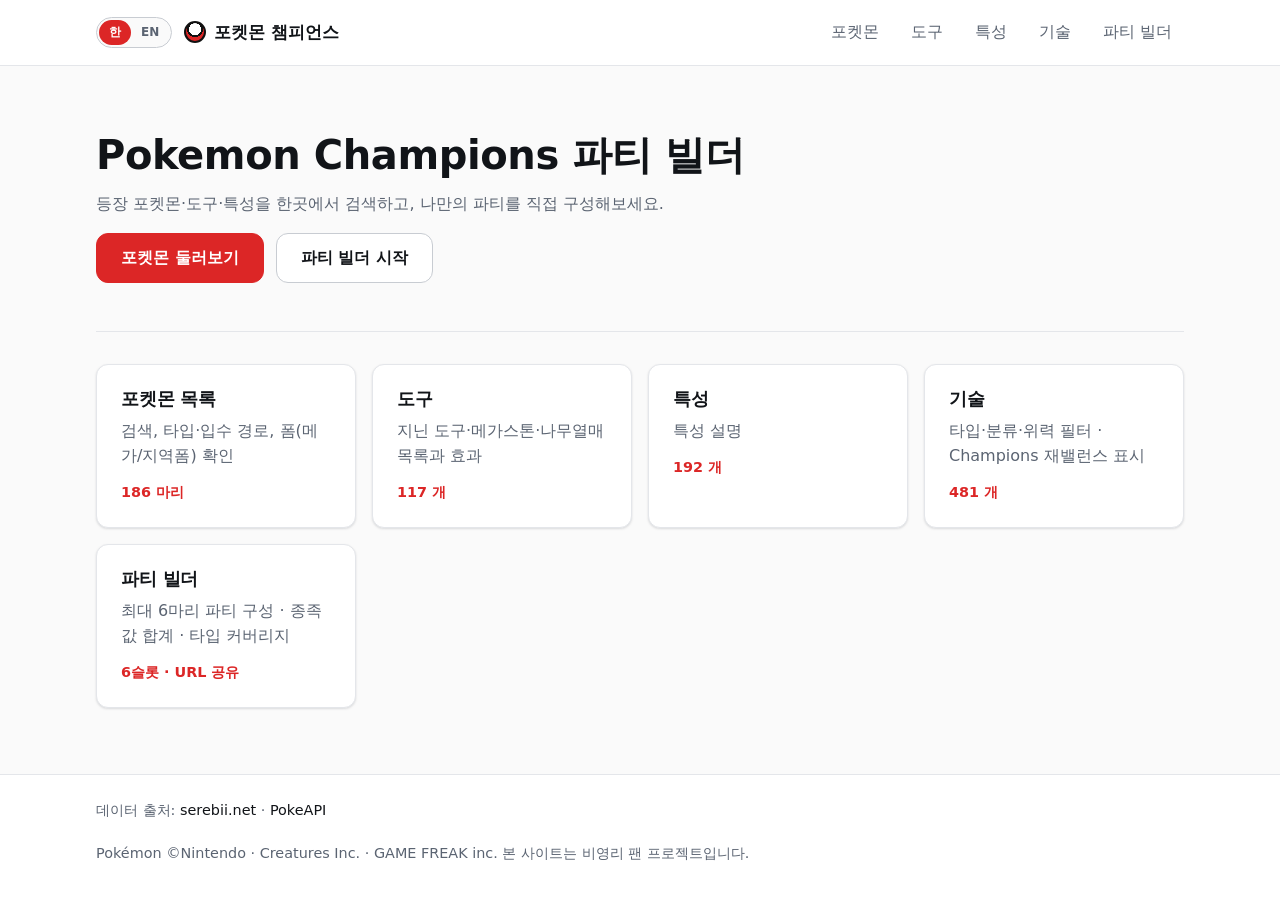
==== web/index.html @ edb7960f "Sync index landing copy between HTML and i18n The index page text is always driven by i18n.js via da" ====
<!doctype html>
<html lang="ko">
<head>
  <meta charset="utf-8" />
  <meta name="viewport" content="width=device-width, initial-scale=1, viewport-fit=cover" />
  <meta name="color-scheme" content="light dark" />
  <title>포켓몬 챔피언스 파티 빌더</title>
  <meta name="description" content="Pokemon Champions 등장 포켓몬·도구·특성을 한국어로 찾아보고 나만의 파티를 구성해보세요." />
  <meta property="og:title" content="포켓몬 챔피언스 파티 빌더" />
  <meta property="og:description" content="Pokemon Champions 등장 포켓몬·도구·특성을 한국어로 찾아보고 나만의 파티를 구성해보세요." />
  <meta property="og:type" content="website" />
  <link rel="icon" href="data:image/svg+xml,%3Csvg xmlns='http://www.w3.org/2000/svg' viewBox='0 0 64 64'%3E%3Ccircle cx='32' cy='32' r='28' fill='%23ef4444' stroke='%23111' stroke-width='4'/%3E%3Crect x='4' y='30' width='56' height='4' fill='%23111'/%3E%3Ccircle cx='32' cy='32' r='8' fill='%23fff' stroke='%23111' stroke-width='4'/%3E%3C/svg%3E" />
  <link rel="stylesheet" href="./assets/style.css" />
</head>
<body>
  <a class="skip-link" href="#main" data-i18n="skip">본문으로 건너뛰기</a>

  <header class="site-header">
    <div class="container site-header__inner">
      <div class="brand-area">
        <button class="lang-toggle" id="lang-toggle" type="button" aria-label="언어 전환">
          <span class="lang-toggle__opt" data-lang="ko">한</span>
          <span class="lang-toggle__opt" data-lang="en">EN</span>
        </button>
        <a class="brand" href="./index.html" data-i18n-aria="brand">
          <span class="brand__mark" aria-hidden="true"></span>
          <span class="brand__name" data-i18n="brand">포켓몬 챔피언스</span>
        </a>
      </div>
      <nav class="primary-nav" data-i18n-aria="nav.pokemon">
        <a href="./pokemon.html" data-i18n="nav.pokemon">포켓몬</a>
        <a href="./items.html" data-i18n="nav.items">도구</a>
        <a href="./abilities.html" data-i18n="nav.abilities">특성</a>
        <a href="./moves.html" data-i18n="nav.moves">기술</a>
        <a href="./party.html" data-i18n="nav.party">파티 빌더</a>
      </nav>
    </div>
  </header>

  <main id="main" class="container">
    <section class="hero">
      <h1 class="hero__title" data-i18n="index.title">Pokemon Champions 파티 빌더</h1>
      <p class="hero__lead" data-i18n="index.lead">
        등장 포켓몬·도구·특성을 한곳에서 검색하고, 나만의 파티를 직접 구성해보세요.
      </p>
      <div class="hero__actions">
        <a class="button button--primary" href="./pokemon.html" data-i18n="index.browsePokemon">포켓몬 둘러보기</a>
        <a class="button" href="./party.html" data-i18n="index.startParty">파티 빌더 시작</a>
      </div>
    </section>

    <section class="card-grid" aria-labelledby="nav-heading">
      <h2 id="nav-heading" class="sr-only" data-i18n="index.sections">섹션</h2>

      <a class="card" href="./pokemon.html">
        <h3 class="card__title" data-i18n="index.card.pokemon.title">포켓몬 목록</h3>
        <p class="card__desc" data-i18n="index.card.pokemon.desc">검색, 타입·입수 경로, 폼(메가/지역폼) 확인</p>
        <p class="card__meta" data-stat="pokemon-count">— 마리</p>
      </a>

      <a class="card" href="./items.html">
        <h3 class="card__title" data-i18n="index.card.items.title">도구</h3>
        <p class="card__desc" data-i18n="index.card.items.desc">지닌 도구·메가스톤·나무열매 목록과 효과</p>
        <p class="card__meta" data-stat="item-count">— 개</p>
      </a>

      <a class="card" href="./abilities.html">
        <h3 class="card__title" data-i18n="index.card.abilities.title">특성</h3>
        <p class="card__desc" data-i18n="index.card.abilities.desc">특성 설명</p>
        <p class="card__meta" data-stat="ability-count">— 개</p>
      </a>

      <a class="card" href="./moves.html">
        <h3 class="card__title" data-i18n="index.card.moves.title">기술</h3>
        <p class="card__desc" data-i18n="index.card.moves.desc">타입·분류·위력 필터 · Champions 재밸런스 표시</p>
        <p class="card__meta" data-stat="move-count">— 개</p>
      </a>

      <a class="card" href="./party.html">
        <h3 class="card__title" data-i18n="index.card.party.title">파티 빌더</h3>
        <p class="card__desc" data-i18n="index.card.party.desc">최대 6마리 파티 구성 · 종족값 합계 · 타입 커버리지</p>
        <p class="card__meta" data-i18n="index.card.party.meta">6슬롯 · URL 공유</p>
      </a>
    </section>
  </main>

  <footer class="site-footer">
    <div class="container site-footer__inner">
      <p>
        <span data-i18n="footer.source">데이터 출처:</span>
        <a href="https://www.serebii.net/pokemonchampions/" rel="noopener external">serebii.net</a> ·
        <a href="https://pokeapi.co/" rel="noopener external">PokeAPI</a>
      </p>
      <p class="muted" data-i18n="footer.copyright">
        Pokémon ©Nintendo · Creatures Inc. · GAME FREAK inc. 본 사이트는 비영리 팬 프로젝트입니다.
      </p>
    </div>
  </footer>

  <script type="module" src="./assets/app.js"></script>
</body>
</html>
---- web/assets/style.css ----
/* ────────────────────────────────────────────────────────────────
   Design tokens — light theme defaults, dark theme via media query
   ──────────────────────────────────────────────────────────────── */
:root {
  --font-sans: -apple-system, "Pretendard Variable", Pretendard, "Apple SD Gothic Neo",
    "Noto Sans KR", "Malgun Gothic", system-ui, Segoe UI, Roboto, Helvetica, Arial,
    sans-serif;
  --font-mono: ui-monospace, SFMono-Regular, Menlo, Consolas, "Liberation Mono",
    monospace;

  --radius-sm: 6px;
  --radius-md: 12px;
  --radius-lg: 20px;

  --space-1: 4px;
  --space-2: 8px;
  --space-3: 12px;
  --space-4: 16px;
  --space-5: 24px;
  --space-6: 32px;
  --space-7: 48px;
  --space-8: 64px;

  --max-width: 1120px;

  /* Light */
  --bg: #fafafa;
  --bg-elevated: #ffffff;
  --bg-muted: #f1f2f4;
  --border: #e4e6ea;
  --border-strong: #c8ccd2;
  --text: #111418;
  --text-muted: #5b6472;
  --text-subtle: #8a94a4;
  --accent: #dc2626;
  --accent-fg: #ffffff;
  --accent-soft: #fee2e2;
  --focus-ring: #2563eb;
  --shadow-sm: 0 1px 2px rgba(15, 23, 42, 0.06),
    0 1px 3px rgba(15, 23, 42, 0.08);
  --shadow-md: 0 4px 12px rgba(15, 23, 42, 0.08),
    0 2px 4px rgba(15, 23, 42, 0.06);
}

@media (prefers-color-scheme: dark) {
  :root {
    --bg: #0f1115;
    --bg-elevated: #161a20;
    --bg-muted: #1e232b;
    --border: #252a33;
    --border-strong: #3a4050;
    --text: #f2f4f7;
    --text-muted: #a7b0bd;
    --text-subtle: #6b7687;
    --accent: #f87171;
    --accent-fg: #1a0b0b;
    --accent-soft: #3a1515;
    --focus-ring: #60a5fa;
    --shadow-sm: 0 1px 2px rgba(0, 0, 0, 0.3), 0 1px 3px rgba(0, 0, 0, 0.4);
    --shadow-md: 0 4px 12px rgba(0, 0, 0, 0.4),
      0 2px 4px rgba(0, 0, 0, 0.35);
  }
}

/* ────────────────────────────────────────────────────────────────
   Reset & base
   ──────────────────────────────────────────────────────────────── */
*,
*::before,
*::after {
  box-sizing: border-box;
}

html {
  -webkit-text-size-adjust: 100%;
  scroll-behavior: smooth;
}

body {
  margin: 0;
  font-family: var(--font-sans);
  font-size: 16px;
  line-height: 1.55;
  color: var(--text);
  background: var(--bg);
  min-height: 100vh;
  display: flex;
  flex-direction: column;
}

main {
  flex: 1;
  padding-block: var(--space-6) var(--space-8);
}

img {
  max-width: 100%;
  display: block;
}

h1,
h2,
h3,
h4 {
  margin: 0 0 var(--space-3);
  line-height: 1.25;
  letter-spacing: -0.01em;
}

h1 {
  font-size: clamp(1.75rem, 4vw, 2.5rem);
}
h2 {
  font-size: clamp(1.35rem, 2.5vw, 1.75rem);
}
h3 {
  font-size: 1.1rem;
}

p {
  margin: 0 0 var(--space-3);
}

a {
  color: var(--accent);
  text-decoration: none;
}

a:hover {
  text-decoration: underline;
}

:focus-visible {
  outline: 2px solid var(--focus-ring);
  outline-offset: 2px;
  border-radius: 4px;
}

/* ────────────────────────────────────────────────────────────────
   Utilities
   ──────────────────────────────────────────────────────────────── */
.container {
  width: 100%;
  max-width: var(--max-width);
  margin-inline: auto;
  padding-inline: var(--space-4);
}

.sr-only {
  position: absolute;
  width: 1px;
  height: 1px;
  padding: 0;
  margin: -1px;
  overflow: hidden;
  clip: rect(0, 0, 0, 0);
  white-space: nowrap;
  border: 0;
}

.muted {
  color: var(--text-muted);
  font-size: 0.9rem;
}

.skip-link {
  position: absolute;
  left: -9999px;
  top: 0;
  background: var(--bg-elevated);
  color: var(--text);
  padding: var(--space-2) var(--space-3);
  border-radius: var(--radius-sm);
  z-index: 100;
}
.skip-link:focus {
  left: var(--space-3);
  top: var(--space-3);
}

/* ────────────────────────────────────────────────────────────────
   Header / nav
   ──────────────────────────────────────────────────────────────── */
.site-header {
  position: sticky;
  top: 0;
  z-index: 10;
  background: color-mix(in oklab, var(--bg-elevated) 92%, transparent);
  backdrop-filter: saturate(1.2) blur(10px);
  border-bottom: 1px solid var(--border);
}

.site-header__inner {
  display: flex;
  align-items: center;
  justify-content: space-between;
  gap: var(--space-4);
  padding-block: var(--space-3);
  flex-wrap: wrap;
}

.brand-area {
  display: inline-flex;
  align-items: center;
  gap: var(--space-3);
}

.lang-toggle {
  display: inline-flex;
  align-items: center;
  border: 1px solid var(--border-strong);
  border-radius: 999px;
  background: var(--bg);
  padding: 2px;
  cursor: pointer;
  font: inherit;
  font-size: 0.75rem;
  font-weight: 600;
  gap: 0;
}
.lang-toggle__opt {
  padding: 3px 10px;
  border-radius: 999px;
  color: var(--text-muted);
  transition: background 0.15s, color 0.15s;
  user-select: none;
}
.lang-toggle__opt--active {
  background: var(--accent);
  color: var(--accent-fg);
}

.brand {
  display: inline-flex;
  align-items: center;
  gap: var(--space-2);
  color: var(--text);
  font-weight: 700;
  font-size: 1.05rem;
}
.brand:hover {
  text-decoration: none;
}
.brand__mark {
  width: 22px;
  height: 22px;
  border-radius: 50%;
  background: radial-gradient(circle at 50% 35%, #fff 0 6px, #111 6px 8px, var(--accent) 8px);
  border: 2px solid #111;
  display: inline-block;
}

.primary-nav {
  display: flex;
  gap: var(--space-2);
  flex-wrap: wrap;
}
.primary-nav a {
  color: var(--text-muted);
  padding: var(--space-2) var(--space-3);
  border-radius: var(--radius-sm);
  font-weight: 500;
}
.primary-nav a:hover {
  background: var(--bg-muted);
  color: var(--text);
  text-decoration: none;
}
.primary-nav a[aria-current="page"] {
  background: var(--accent-soft);
  color: var(--accent);
}

/* ────────────────────────────────────────────────────────────────
   Hero
   ──────────────────────────────────────────────────────────────── */
.hero {
  padding: var(--space-6) 0 var(--space-7);
  border-bottom: 1px solid var(--border);
  margin-bottom: var(--space-6);
}
.hero__title {
  max-width: 32ch;
}
.hero__lead {
  max-width: 60ch;
  color: var(--text-muted);
}
.hero__actions {
  display: flex;
  gap: var(--space-3);
  flex-wrap: wrap;
  margin-top: var(--space-4);
}

/* ────────────────────────────────────────────────────────────────
   Buttons
   ──────────────────────────────────────────────────────────────── */
.button {
  display: inline-flex;
  align-items: center;
  justify-content: center;
  gap: var(--space-2);
  padding: var(--space-3) var(--space-5);
  border-radius: var(--radius-md);
  border: 1px solid var(--border-strong);
  background: var(--bg-elevated);
  color: var(--text);
  font: inherit;
  font-weight: 600;
  cursor: pointer;
  transition: background 0.15s, border-color 0.15s, transform 0.05s;
}
.button:hover {
  background: var(--bg-muted);
  text-decoration: none;
}
.button:active {
  transform: translateY(1px);
}
.button--primary {
  background: var(--accent);
  color: var(--accent-fg);
  border-color: var(--accent);
}
.button--primary:hover {
  background: color-mix(in oklab, var(--accent) 85%, black);
}

/* ────────────────────────────────────────────────────────────────
   Card grid
   ──────────────────────────────────────────────────────────────── */
.card-grid {
  display: grid;
  gap: var(--space-4);
  grid-template-columns: repeat(auto-fill, minmax(240px, 1fr));
}

.card {
  display: block;
  padding: var(--space-5);
  border: 1px solid var(--border);
  border-radius: var(--radius-md);
  background: var(--bg-elevated);
  color: var(--text);
  box-shadow: var(--shadow-sm);
  transition: transform 0.15s, box-shadow 0.15s, border-color 0.15s;
}
.card:hover {
  text-decoration: none;
  transform: translateY(-2px);
  box-shadow: var(--shadow-md);
  border-color: var(--border-strong);
}
.card__title {
  margin-bottom: var(--space-2);
}
.card__desc {
  color: var(--text-muted);
  margin-bottom: var(--space-3);
}
.card__meta {
  color: var(--accent);
  font-weight: 600;
  font-size: 0.9rem;
  margin: 0;
}

/* ────────────────────────────────────────────────────────────────
   Footer
   ──────────────────────────────────────────────────────────────── */
.site-footer {
  border-top: 1px solid var(--border);
  background: var(--bg-elevated);
  margin-top: auto;
  padding-block: var(--space-5);
  color: var(--text-muted);
  font-size: 0.9rem;
}
.site-footer__inner {
  display: flex;
  flex-direction: column;
  gap: var(--space-2);
}
.site-footer a {
  color: var(--text);
}

/* ────────────────────────────────────────────────────────────────
   Page header + filters
   ──────────────────────────────────────────────────────────────── */
.page-header {
  padding: var(--space-5) 0 var(--space-4);
  border-bottom: 1px solid var(--border);
  margin-bottom: var(--space-5);
}
.page-header h1 {
  margin-bottom: var(--space-2);
}

.filters {
  display: flex;
  flex-direction: column;
  gap: var(--space-4);
  padding: var(--space-4);
  background: var(--bg-elevated);
  border: 1px solid var(--border);
  border-radius: var(--radius-md);
  margin-bottom: var(--space-5);
}
.filters__row {
  display: flex;
  gap: var(--space-3);
  flex-wrap: wrap;
}
.filters__row--between {
  align-items: center;
  justify-content: space-between;
}
.filters__group {
  border: none;
  padding: 0;
  margin: 0;
  display: flex;
  flex-direction: column;
  gap: var(--space-2);
}

.field {
  display: flex;
  flex-direction: column;
  gap: var(--space-1);
}
.field--grow {
  flex: 1 1 220px;
}
.field__label {
  font-size: 0.85rem;
  font-weight: 600;
  color: var(--text-muted);
}
.field__input {
  font: inherit;
  padding: var(--space-3);
  border-radius: var(--radius-sm);
  border: 1px solid var(--border-strong);
  background: var(--bg);
  color: var(--text);
  min-height: 42px;
}
select.field__input {
  cursor: pointer;
}

.button--ghost {
  background: transparent;
  border-color: var(--border-strong);
  color: var(--text-muted);
  padding: var(--space-2) var(--space-4);
}
.button--ghost:hover {
  background: var(--bg-muted);
  color: var(--text);
}

.result-count {
  margin: 0;
  color: var(--text-muted);
  font-size: 0.95rem;
}
.result-count span {
  color: var(--text);
  font-weight: 700;
}

/* ────────────────────────────────────────────────────────────────
   Chip (filter) row
   ──────────────────────────────────────────────────────────────── */
.chip-row {
  display: flex;
  gap: var(--space-2);
  flex-wrap: wrap;
}
.chip {
  font: inherit;
  font-size: 0.85rem;
  padding: 6px 12px;
  border-radius: 999px;
  border: 1px solid var(--border-strong);
  background: var(--bg);
  color: var(--text-muted);
  cursor: pointer;
  transition: background 0.15s, color 0.15s, border-color 0.15s;
}
.chip:hover {
  background: var(--bg-muted);
  color: var(--text);
}
.chip[aria-pressed="true"] {
  background: var(--accent);
  color: var(--accent-fg);
  border-color: var(--accent);
}

/* ────────────────────────────────────────────────────────────────
   Pokemon grid + card
   ──────────────────────────────────────────────────────────────── */
.pokemon-grid {
  display: grid;
  gap: var(--space-4);
  grid-template-columns: repeat(auto-fill, minmax(220px, 1fr));
}

.empty-state {
  text-align: center;
  color: var(--text-muted);
  padding: var(--space-7) 0;
}

.poke-card {
  position: relative;
  display: flex;
  flex-direction: column;
  padding: var(--space-4);
  background: var(--bg-elevated);
  border: 1px solid var(--border);
  border-radius: var(--radius-md);
  box-shadow: var(--shadow-sm);
  transition: transform 0.15s, box-shadow 0.15s, border-color 0.15s;
  color: var(--text);
  cursor: pointer;
}
.poke-card:hover {
  transform: translateY(-2px);
  box-shadow: var(--shadow-md);
  border-color: var(--border-strong);
  text-decoration: none;
}
.poke-card__sprite {
  width: 96px;
  height: 96px;
  object-fit: contain;
  margin: 0 auto var(--space-2);
  image-rendering: pixelated;
}
.poke-card__body {
  display: flex;
  flex-direction: column;
  gap: var(--space-1);
}
.poke-card__dex {
  margin: 0;
  color: var(--text-subtle);
  font-family: var(--font-mono);
  font-size: 0.8rem;
}
.poke-card__name-ko {
  margin: 0;
  font-size: 1.1rem;
}
.poke-card__name-en {
  margin: 0;
  color: var(--text-muted);
  font-size: 0.85rem;
}
.poke-card__types {
  display: flex;
  gap: 6px;
  flex-wrap: wrap;
  margin-top: var(--space-2);
}
.poke-card__meta {
  display: flex;
  gap: 6px;
  flex-wrap: wrap;
  align-items: center;
  margin-top: var(--space-3);
  padding-top: var(--space-2);
  border-top: 1px dashed var(--border);
  font-size: 0.8rem;
}
.poke-card__stat-total {
  color: var(--text);
  font-weight: 600;
}
.poke-card__forms {
  padding: 2px 8px;
  border-radius: 999px;
  background: var(--bg-muted);
  color: var(--text-muted);
  font-weight: 600;
}

/* ────────────────────────────────────────────────────────────────
   Type badges + colors
   ──────────────────────────────────────────────────────────────── */
.type {
  display: inline-flex;
  align-items: center;
  padding: 2px 10px;
  border-radius: 999px;
  font-size: 0.75rem;
  font-weight: 700;
  color: #fff;
  letter-spacing: 0.02em;
  text-shadow: 0 1px 0 rgba(0, 0, 0, 0.3);
}
.type--normal   { background: #9fa4aa; }
.type--fire     { background: #f08030; }
.type--water    { background: #6890f0; }
.type--electric { background: #f8d030; color: #3a2b00; text-shadow: none; }
.type--grass    { background: #78c850; }
.type--ice      { background: #98d8d8; color: #0b3b3b; text-shadow: none; }
.type--fighting { background: #c03028; }
.type--poison   { background: #a040a0; }
.type--ground   { background: #e0c068; color: #3a2b00; text-shadow: none; }
.type--flying   { background: #a890f0; }
.type--psychic  { background: #f85888; }
.type--bug      { background: #a8b820; }
.type--rock     { background: #b8a038; }
.type--ghost    { background: #705898; }
.type--dragon   { background: #7038f8; }
.type--dark     { background: #52443b; }
.type--steel    { background: #9fa8b0; }
.type--fairy    { background: #ee99ac; color: #421a25; text-shadow: none; }

/* Chip filter buttons tinted with type colors */
.chip--type[aria-pressed="true"].chip--type-normal   { background: #9fa4aa; border-color: #9fa4aa; }
.chip--type[aria-pressed="true"].chip--type-fire     { background: #f08030; border-color: #f08030; }
.chip--type[aria-pressed="true"].chip--type-water    { background: #6890f0; border-color: #6890f0; }
.chip--type[aria-pressed="true"].chip--type-electric { background: #f8d030; border-color: #f8d030; color: #3a2b00; }
.chip--type[aria-pressed="true"].chip--type-grass    { background: #78c850; border-color: #78c850; }
.chip--type[aria-pressed="true"].chip--type-ice      { background: #98d8d8; border-color: #98d8d8; color: #0b3b3b; }
.chip--type[aria-pressed="true"].chip--type-fighting { background: #c03028; border-color: #c03028; }
.chip--type[aria-pressed="true"].chip--type-poison   { background: #a040a0; border-color: #a040a0; }
.chip--type[aria-pressed="true"].chip--type-ground   { background: #e0c068; border-color: #e0c068; color: #3a2b00; }
.chip--type[aria-pressed="true"].chip--type-flying   { background: #a890f0; border-color: #a890f0; }
.chip--type[aria-pressed="true"].chip--type-psychic  { background: #f85888; border-color: #f85888; }
.chip--type[aria-pressed="true"].chip--type-bug      { background: #a8b820; border-color: #a8b820; }
.chip--type[aria-pressed="true"].chip--type-rock     { background: #b8a038; border-color: #b8a038; }
.chip--type[aria-pressed="true"].chip--type-ghost    { background: #705898; border-color: #705898; }
.chip--type[aria-pressed="true"].chip--type-dragon   { background: #7038f8; border-color: #7038f8; }
.chip--type[aria-pressed="true"].chip--type-dark     { background: #52443b; border-color: #52443b; }
.chip--type[aria-pressed="true"].chip--type-steel    { background: #9fa8b0; border-color: #9fa8b0; }
.chip--type[aria-pressed="true"].chip--type-fairy    { background: #ee99ac; border-color: #ee99ac; color: #421a25; }

/* ────────────────────────────────────────────────────────────────
   Item grid + card
   ──────────────────────────────────────────────────────────────── */
.item-grid {
  display: grid;
  gap: var(--space-4);
  grid-template-columns: repeat(auto-fill, minmax(320px, 1fr));
}

.item-card {
  display: flex;
  gap: var(--space-4);
  padding: var(--space-4);
  background: var(--bg-elevated);
  border: 1px solid var(--border);
  border-radius: var(--radius-md);
  box-shadow: var(--shadow-sm);
  transition: transform 0.15s, box-shadow 0.15s, border-color 0.15s;
}
.item-card:hover {
  transform: translateY(-2px);
  box-shadow: var(--shadow-md);
  border-color: var(--border-strong);
}
.item-card__icon {
  width: 56px;
  height: 56px;
  object-fit: contain;
  flex-shrink: 0;
  image-rendering: pixelated;
  padding: var(--space-1);
  background: var(--bg-muted);
  border-radius: var(--radius-sm);
}
.item-card__body {
  display: flex;
  flex-direction: column;
  gap: var(--space-2);
  min-width: 0;
  flex: 1;
}
.item-card__names {
  display: flex;
  flex-direction: column;
  gap: 2px;
  min-width: 0;
}
.item-card__name-sub {
  font-size: 0.78rem;
  color: var(--text-muted);
  font-weight: 500;
}
.item-card__name {
  margin: 0;
  font-size: 1rem;
  line-height: 1.3;
}
.item-card__effect {
  margin: 0;
  color: var(--text-muted);
  font-size: 0.88rem;
  line-height: 1.5;
}
.item-card__meta {
  display: flex;
  gap: var(--space-2);
  flex-wrap: wrap;
  align-items: center;
  font-size: 0.78rem;
  margin-top: auto;
  padding-top: var(--space-2);
  border-top: 1px dashed var(--border);
}
.item-card__location {
  color: var(--text-subtle);
}

.category-tag {
  display: inline-flex;
  align-items: center;
  padding: 2px 8px;
  border-radius: 4px;
  font-size: 0.75rem;
  font-weight: 600;
  border: 1px solid transparent;
}
.category-tag--held       { background: #e0e7ff; color: #3730a3; border-color: #c7d2fe; }
.category-tag--mega-stone { background: #fae8ff; color: #6b21a8; border-color: #f5d0fe; }
.category-tag--berry      { background: #dcfce7; color: #166534; border-color: #bbf7d0; }
.category-tag--other      { background: var(--bg-muted); color: var(--text-muted); }
@media (prefers-color-scheme: dark) {
  .category-tag--held       { background: #1e1b4b; color: #a5b4fc; border-color: #3730a3; }
  .category-tag--mega-stone { background: #3b0764; color: #e9d5ff; border-color: #6b21a8; }
  .category-tag--berry      { background: #052e16; color: #86efac; border-color: #166534; }
}

/* ────────────────────────────────────────────────────────────────
   Pokemon detail page
   ──────────────────────────────────────────────────────────────── */
.poke-detail {
  display: flex;
  flex-direction: column;
  gap: var(--space-6);
}
.poke-detail__back {
  display: inline-flex;
  align-items: center;
  gap: var(--space-2);
  color: var(--text-muted);
  font-size: 0.9rem;
  font-weight: 500;
  margin-bottom: calc(-1 * var(--space-4));
}
.poke-detail__back:hover {
  color: var(--accent);
}

.poke-detail__hero {
  display: flex;
  gap: var(--space-6);
  align-items: flex-start;
  padding: var(--space-5);
  background: var(--bg-elevated);
  border: 1px solid var(--border);
  border-radius: var(--radius-md);
  box-shadow: var(--shadow-sm);
}
.poke-detail__sprite {
  width: 160px;
  height: 160px;
  object-fit: contain;
  image-rendering: pixelated;
  flex-shrink: 0;
  background: var(--bg-muted);
  border-radius: var(--radius-md);
  padding: var(--space-3);
}
.poke-detail__info {
  display: flex;
  flex-direction: column;
  gap: var(--space-2);
}
.poke-detail__dex {
  margin: 0;
  color: var(--text-subtle);
  font-family: var(--font-mono);
  font-size: 0.85rem;
}
.poke-detail__name-ko {
  margin: 0;
  font-size: clamp(1.5rem, 3vw, 2rem);
}
.poke-detail__name-en {
  margin: 0;
  color: var(--text-muted);
  font-size: 1rem;
}
.poke-detail__types {
  display: flex;
  gap: 6px;
  flex-wrap: wrap;
  margin-top: var(--space-1);
}
.poke-detail__obtain {
  display: flex;
  gap: 6px;
  flex-wrap: wrap;
  margin-top: var(--space-2);
}

.poke-detail__section {
  display: flex;
  flex-direction: column;
  gap: var(--space-4);
}
.poke-detail__section-title {
  margin: 0;
  font-size: 1.2rem;
  padding-bottom: var(--space-2);
  border-bottom: 2px solid var(--border);
}

/* ── stat bar chart ── */
.stat-chart {
  display: flex;
  flex-direction: column;
  gap: var(--space-2);
  max-width: 520px;
}
.stat-chart__row {
  display: grid;
  grid-template-columns: 56px 1fr 40px;
  align-items: center;
  gap: var(--space-3);
}
.stat-chart__row--total {
  padding-top: var(--space-2);
  border-top: 1px solid var(--border);
  font-weight: 700;
}
.stat-chart__label {
  font-size: 0.82rem;
  font-weight: 600;
  color: var(--text-muted);
  text-align: right;
}
.stat-chart__bar-wrap {
  height: 14px;
  background: var(--bg-muted);
  border-radius: 999px;
  overflow: hidden;
}
.stat-chart__bar {
  height: 100%;
  border-radius: 999px;
  transition: width 0.4s ease;
}
.stat-chart__bar--excellent { background: #22c55e; }
.stat-chart__bar--good      { background: #84cc16; }
.stat-chart__bar--average    { background: #eab308; }
.stat-chart__bar--low        { background: #ef4444; }
.stat-chart__value {
  font-size: 0.85rem;
  font-weight: 600;
  font-family: var(--font-mono);
  text-align: right;
}

/* ── ability list ── */
.ability-list {
  display: flex;
  flex-direction: column;
  gap: var(--space-2);
}
.ability-list__item {
  display: flex;
  flex-direction: column;
  gap: 2px;
  padding: var(--space-3) var(--space-4);
  background: var(--bg-elevated);
  border: 1px solid var(--border);
  border-radius: var(--radius-sm);
  color: var(--text);
  transition: border-color 0.15s, box-shadow 0.15s;
}
.ability-list__item:hover {
  text-decoration: none;
  border-color: var(--accent);
  box-shadow: var(--shadow-sm);
}
.ability-list__name {
  font-weight: 600;
}
.ability-list__desc {
  font-size: 0.85rem;
  color: var(--text-muted);
}

/* ── form grid ── */
.form-grid {
  display: grid;
  gap: var(--space-4);
  grid-template-columns: repeat(auto-fill, minmax(280px, 1fr));
}
.form-card {
  display: flex;
  flex-direction: column;
  gap: var(--space-3);
  padding: var(--space-4);
  background: var(--bg-elevated);
  border: 1px solid var(--border);
  border-radius: var(--radius-md);
  box-shadow: var(--shadow-sm);
}
.form-card__name {
  margin: 0;
  font-size: 1rem;
}
.form-card__types {
  display: flex;
  gap: 6px;
  flex-wrap: wrap;
}
.form-card__abilities {
  display: flex;
  gap: var(--space-2);
  flex-wrap: wrap;
  align-items: center;
  font-size: 0.85rem;
}
.form-card__ab-label {
  color: var(--text-muted);
  font-weight: 600;
}
.form-card__ab-tag {
  padding: 2px 8px;
  border-radius: 4px;
  background: var(--bg-muted);
  color: var(--text);
  font-size: 0.82rem;
}
.form-card__ab-tag:hover {
  text-decoration: none;
  background: var(--accent-soft);
  color: var(--accent);
}

/* ── mini stats (in form cards) ── */
.mini-stats {
  display: grid;
  grid-template-columns: repeat(3, 1fr);
  gap: var(--space-1) var(--space-3);
  padding-top: var(--space-3);
  border-top: 1px dashed var(--border);
}
.mini-stats__cell {
  display: flex;
  justify-content: space-between;
  gap: var(--space-2);
  font-size: 0.8rem;
}
.mini-stats__cell--total {
  font-weight: 700;
}
.mini-stats__label {
  color: var(--text-muted);
}
.mini-stats__value {
  font-family: var(--font-mono);
  font-weight: 600;
}

/* ────────────────────────────────────────────────────────────────
   Ability grid + card
   ──────────────────────────────────────────────────────────────── */
.ability-grid {
  display: grid;
  gap: var(--space-4);
  grid-template-columns: repeat(auto-fill, minmax(380px, 1fr));
}

.ability-card {
  display: flex;
  flex-direction: column;
  gap: var(--space-2);
  padding: var(--space-4);
  background: var(--bg-elevated);
  border: 1px solid var(--border);
  border-radius: var(--radius-md);
  box-shadow: var(--shadow-sm);
  transition: transform 0.15s, box-shadow 0.15s, border-color 0.15s;
}
.ability-card:hover {
  transform: translateY(-2px);
  box-shadow: var(--shadow-md);
  border-color: var(--border-strong);
}
.ability-card__header {
  display: flex;
  align-items: baseline;
  justify-content: space-between;
  gap: var(--space-3);
}
.ability-card__names {
  display: flex;
  flex-direction: column;
  gap: 2px;
  min-width: 0;
}
.ability-card__name {
  margin: 0;
  font-size: 1.05rem;
}
.ability-card__name-sub {
  font-size: 0.8rem;
  color: var(--text-muted);
  font-weight: 500;
}
.ability-card__count {
  flex-shrink: 0;
  font-size: 0.8rem;
  font-weight: 600;
  color: var(--accent);
}
.ability-card__game-text {
  margin: 0;
  font-size: 0.88rem;
  color: var(--text-muted);
  line-height: 1.5;
}
.ability-card__desc {
  margin: 0;
  font-size: 0.82rem;
  color: var(--text-subtle);
  line-height: 1.5;
}
.ability-card__holders {
  display: flex;
  gap: var(--space-2);
  flex-wrap: wrap;
  margin-top: var(--space-2);
  padding-top: var(--space-3);
  border-top: 1px dashed var(--border);
}

.ability-holder {
  display: inline-flex;
  align-items: center;
  gap: 4px;
  padding: 2px 8px 2px 2px;
  border-radius: 999px;
  background: var(--bg-muted);
  font-size: 0.78rem;
  color: var(--text-muted);
  white-space: nowrap;
}
.ability-holder__sprite {
  width: 24px;
  height: 24px;
  object-fit: contain;
  image-rendering: pixelated;
  flex-shrink: 0;
}
.ability-holder__name {
  font-weight: 500;
}

/* ────────────────────────────────────────────────────────────────
   Obtain-source labels
   ──────────────────────────────────────────────────────────────── */
.obtain {
  display: inline-flex;
  align-items: center;
  padding: 2px 8px;
  border-radius: 4px;
  font-size: 0.75rem;
  font-weight: 600;
  border: 1px solid transparent;
}
.obtain--recruit  { background: #e0f2fe; color: #075985; border-color: #bae6fd; }
.obtain--transfer { background: #fef3c7; color: #78350f; border-color: #fde68a; }
.obtain--gift     { background: #fce7f3; color: #9d174d; border-color: #fbcfe8; }
.obtain--default  { background: #ecfdf5; color: #065f46; border-color: #a7f3d0; }
@media (prefers-color-scheme: dark) {
  .obtain--recruit  { background: #083344; color: #7dd3fc; border-color: #155e75; }
  .obtain--transfer { background: #451a03; color: #fcd34d; border-color: #78350f; }
  .obtain--gift     { background: #500724; color: #f9a8d4; border-color: #831843; }
  .obtain--default  { background: #022c22; color: #6ee7b7; border-color: #065f46; }
}

/* ────────────────────────────────────────────────────────────────
   Mobile tweaks
   ──────────────────────────────────────────────────────────────── */
@media (max-width: 520px) {
  .site-header__inner {
    flex-direction: column;
    align-items: flex-start;
  }
  .hero__actions .button {
    flex: 1;
  }
  .ability-grid {
    grid-template-columns: 1fr;
  }
  .poke-detail__hero {
    flex-direction: column;
    align-items: center;
    text-align: center;
  }
  .poke-detail__types,
  .poke-detail__obtain {
    justify-content: center;
  }
  .poke-detail__sprite {
    width: 128px;
    height: 128px;
  }
  .form-grid {
    grid-template-columns: 1fr;
  }
  .mini-stats {
    grid-template-columns: repeat(2, 1fr);
  }
}

/* ── party builder ─────────────────────────────────────────── */

.party-actions {
  display: flex;
  gap: var(--space-2);
  flex-wrap: wrap;
  align-items: center;
  margin-bottom: var(--space-4);
}
.party-grid {
  display: grid;
  grid-template-columns: repeat(auto-fill, minmax(240px, 1fr));
  gap: var(--space-3);
  margin-bottom: var(--space-5);
}
.slot-card {
  background: var(--bg-elevated);
  border: 1px solid var(--border);
  border-radius: var(--radius-md);
  padding: var(--space-3);
  display: flex;
  flex-direction: column;
  gap: var(--space-2);
  min-height: 200px;
}
.slot-card--empty {
  align-items: stretch;
  justify-content: center;
  border-style: dashed;
  padding: 0;
}
.slot-card__empty-btn {
  all: unset;
  cursor: pointer;
  text-align: center;
  padding: var(--space-5);
  color: var(--text-muted);
  font-weight: 600;
  border-radius: var(--radius-md);
}
.slot-card__empty-btn:hover,
.slot-card__empty-btn:focus-visible {
  background: var(--bg-muted);
  color: var(--accent);
}
.slot-card__header {
  display: grid;
  grid-template-columns: 64px 1fr auto;
  align-items: center;
  gap: var(--space-2);
}
.slot-card__sprite {
  width: 64px;
  height: 64px;
  image-rendering: pixelated;
}
.slot-card__names {
  display: flex;
  flex-direction: column;
  min-width: 0;
}
.slot-card__name-ko {
  font-weight: 700;
  font-size: 1rem;
}
.slot-card__name-en {
  font-size: 0.78rem;
  color: var(--text-muted);
}
.slot-card__dex {
  font-size: 0.72rem;
  color: var(--text-subtle);
}
.slot-card__remove {
  all: unset;
  cursor: pointer;
  width: 28px;
  height: 28px;
  text-align: center;
  line-height: 28px;
  border-radius: 999px;
  color: var(--text-muted);
  font-size: 1.2rem;
}
.slot-card__remove:hover,
.slot-card__remove:focus-visible {
  background: var(--bg-muted);
  color: var(--accent);
}
.slot-card__types {
  display: flex;
  flex-wrap: wrap;
  gap: 4px;
}
.slot-card__controls {
  display: flex;
  flex-direction: column;
  gap: var(--space-2);
}
.slot-card__field {
  display: flex;
  flex-direction: column;
  gap: 2px;
}
.slot-card__field-label {
  font-size: 0.72rem;
  color: var(--text-muted);
}
.slot-card__stats {
  display: flex;
  gap: var(--space-2);
  font-size: 0.82rem;
  color: var(--text-muted);
}
.slot-card__stat-total {
  font-weight: 600;
  color: var(--text);
}

/* Analysis panel */
.party-analysis {
  display: flex;
  flex-direction: column;
  gap: var(--space-4);
}
.analysis-section {
  background: var(--bg-elevated);
  border: 1px solid var(--border);
  border-radius: var(--radius-md);
  padding: var(--space-3) var(--space-4);
  display: flex;
  flex-direction: column;
  gap: var(--space-2);
}
.analysis-section__title {
  margin: 0;
  font-size: 1rem;
}
.analysis-stats-grid {
  display: grid;
  grid-template-columns: repeat(6, 1fr);
  gap: var(--space-2);
}
.analysis-stat-cell {
  display: flex;
  flex-direction: column;
  padding: 8px;
  background: var(--bg-muted);
  border-radius: var(--radius-sm);
  text-align: center;
}
.analysis-stat-cell__label {
  font-size: 0.72rem;
  color: var(--text-muted);
}
.analysis-stat-cell__value {
  font-size: 1.1rem;
  font-weight: 700;
}
.analysis-stat-cell__sub {
  font-size: 0.68rem;
  color: var(--text-subtle);
}
.analysis-total {
  margin: 0;
  font-weight: 600;
}
.analysis-warn {
  margin: 0;
  padding: 6px 10px;
  background: color-mix(in oklab, var(--accent) 10%, transparent);
  border-left: 3px solid var(--accent);
  color: var(--text);
  font-size: 0.88rem;
  border-radius: 4px;
}
.chip-row.chip-row--dense {
  gap: 6px;
  flex-wrap: wrap;
  display: flex;
}
.chip--game {
  padding: 2px 8px;
  background: var(--bg-muted);
  color: var(--text);
  font-size: 0.78rem;
  border-radius: 999px;
}
.coverage-grid {
  display: grid;
  grid-template-columns: repeat(auto-fill, minmax(110px, 1fr));
  gap: 4px;
}
.coverage-cell {
  padding: 4px 8px;
  border-radius: 4px;
  font-size: 0.76rem;
  text-align: center;
  color: #fff;
  opacity: 0.9;
}
.coverage--2x,
.coverage--4x { opacity: 1; outline: 2px solid rgba(255,255,255,0.5); }
.coverage--1x { opacity: 0.55; }
.coverage--half,
.coverage--zero { opacity: 0.3; text-decoration: line-through; }
.coverage--risk { outline: 2px solid var(--accent); opacity: 1; }
.coverage--caution { opacity: 0.85; }
.coverage--minor { opacity: 0.55; }
.coverage--ok { opacity: 0.35; }

/* Picker modal */
.picker-modal {
  border: none;
  border-radius: var(--radius-md);
  padding: 0;
  max-width: min(720px, 94vw);
  width: 100%;
  max-height: 86vh;
  background: var(--bg-elevated);
  color: var(--text);
}
.picker-modal::backdrop { background: rgba(0,0,0,0.4); }
.picker-modal__head {
  display: flex;
  gap: var(--space-2);
  flex-wrap: wrap;
  padding: var(--space-3);
  border-bottom: 1px solid var(--border);
  align-items: center;
  position: sticky;
  top: 0;
  background: var(--bg-elevated);
}
.picker-modal__search {
  flex: 1 1 200px;
  padding: 8px 12px;
  border-radius: var(--radius-sm);
  border: 1px solid var(--border);
  background: var(--bg);
  color: var(--text);
  font-size: 0.9rem;
}
.picker-modal__types {
  display: flex;
  gap: 4px;
  flex-wrap: wrap;
}
.picker-modal__list {
  overflow-y: auto;
  max-height: 60vh;
  padding: var(--space-2);
  display: flex;
  flex-direction: column;
  gap: 4px;
}
.picker-row {
  all: unset;
  cursor: pointer;
  display: grid;
  grid-template-columns: 48px 1fr auto;
  align-items: center;
  gap: var(--space-2);
  padding: 6px 10px;
  border-radius: var(--radius-sm);
}
.picker-row:hover,
.picker-row:focus-visible { background: var(--bg-muted); }
.picker-row__sprite {
  width: 48px;
  height: 48px;
  image-rendering: pixelated;
}
.picker-row__text {
  display: flex;
  flex-direction: column;
  min-width: 0;
}
.picker-row__name { font-weight: 600; }
.picker-row__sub { font-size: 0.78rem; color: var(--text-muted); }
.picker-row__types { display: flex; gap: 4px; }
.picker-row--taken {
  opacity: 0.4;
  cursor: not-allowed;
}
.picker-row--taken:hover,
.picker-row--taken:focus-visible { background: transparent; }
.picker-row__taken {
  margin-left: auto;
  padding: 2px 8px;
  border-radius: 999px;
  background: var(--bg-muted);
  color: var(--text-muted);
  font-size: 0.72rem;
  white-space: nowrap;
}

@media (max-width: 640px) {
  .analysis-stats-grid { grid-template-columns: repeat(3, 1fr); }
  .party-grid { grid-template-columns: 1fr; }
}

/* ── moves table ───────────────────────────────────────────── */

.moves-controls {
  margin-bottom: var(--space-2);
}
.moves-search {
  width: 100%;
  max-width: 360px;
  padding: 8px 12px;
  border: 1px solid var(--border);
  background: var(--bg-elevated);
  color: var(--text);
  border-radius: var(--radius-sm);
  font-size: 0.9rem;
}
.moves-table {
  width: 100%;
  border-collapse: collapse;
  font-size: 0.88rem;
}
.moves-table th,
.moves-table td {
  text-align: left;
  padding: 6px 8px;
  border-bottom: 1px solid var(--border);
  vertical-align: middle;
}
.moves-table th {
  position: sticky;
  top: 0;
  background: var(--bg-elevated);
  font-size: 0.78rem;
  color: var(--text-muted);
  z-index: 1;
}
.moves-table tbody tr:hover { background: var(--bg-muted); }
.moves-num { text-align: right; font-variant-numeric: tabular-nums; }

@media (max-width: 640px) {
  .moves-table th:nth-child(5),
  .moves-table td:nth-child(5) { display: none; }
}

/* Moves list page */
.moves-table-wrap {
  width: 100%;
  overflow-x: auto;
  -webkit-overflow-scrolling: touch;
}
.moves-col-name {
  min-width: 8rem;
  white-space: nowrap;
}
.moves-updated-badge {
  margin-left: .35rem;
  font-size: .8rem;
  opacity: .7;
  cursor: help;
}
.moves-row--champions td:first-child {
  border-left: 2px solid var(--accent, #f59e0b);
}
.moves-col-flavor {
  color: var(--text-muted);
  font-size: .82rem;
  max-width: 28rem;
  line-height: 1.4;
}
@media (max-width: 900px) {
  .moves-col-flavor { display: none; }
  .moves-table th:last-child,
  .moves-table td:last-child { display: none; }
}

.field--inline {
  display: inline-flex;
  align-items: center;
  gap: .4rem;
  cursor: pointer;
}
.field__checkbox {
  width: 1rem;
  height: 1rem;
}

.chip--cat {
  padding: .2rem .55rem;
}
.chip--cat[aria-pressed="true"] {
  background: var(--accent, #f59e0b);
  border-color: var(--accent, #f59e0b);
  color: #fff;
}
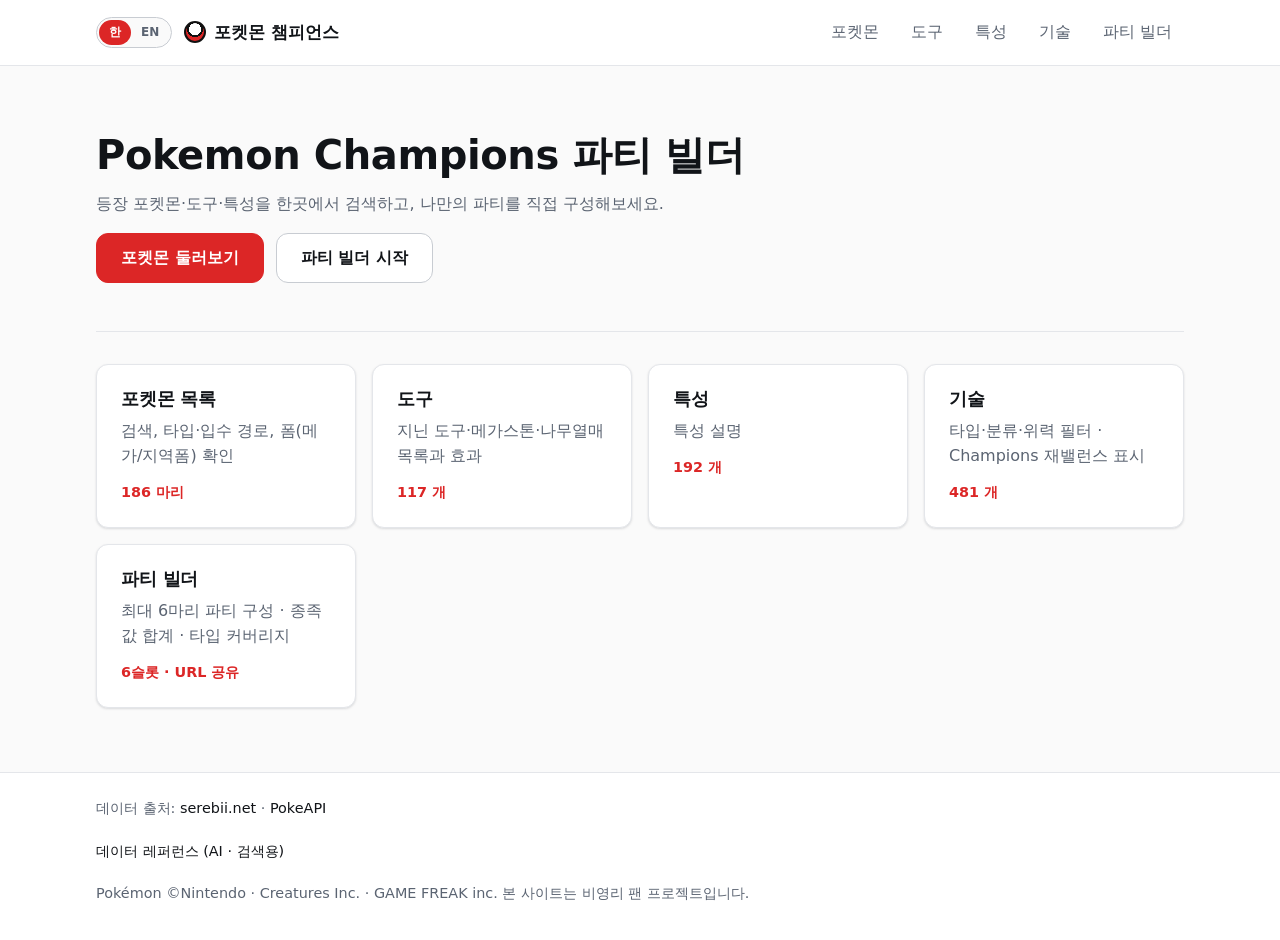
==== commit 12a51850: "Static HTML reference pages + stronger no-hallucination rules Gemini was confidently describing Poké" ====
--- a/web/index.html
+++ b/web/index.html
@@ -91,6 +91,9 @@
         <a href="https://www.serebii.net/pokemonchampions/" rel="noopener external">serebii.net</a> ·
         <a href="https://pokeapi.co/" rel="noopener external">PokeAPI</a>
       </p>
+      <p>
+        <a href="./reference/index.html" data-i18n="footer.reference">데이터 레퍼런스 (AI · 검색용)</a>
+      </p>
       <p class="muted" data-i18n="footer.copyright">
         Pokémon ©Nintendo · Creatures Inc. · GAME FREAK inc. 본 사이트는 비영리 팬 프로젝트입니다.
       </p>
--- a/web/assets/style.css
+++ b/web/assets/style.css
@@ -317,6 +317,15 @@
 }
 .button:active {
   transform: translateY(1px);
+}
+.button[aria-disabled="true"] {
+  opacity: 0.5;
+  cursor: not-allowed;
+  pointer-events: auto;
+}
+.button[aria-disabled="true"]:hover {
+  background: var(--bg-elevated);
+  transform: none;
 }
 .button--primary {
   background: var(--accent);
@@ -1524,3 +1533,86 @@
   border-color: var(--accent, #f59e0b);
   color: #fff;
 }
+
+/* Party slot extended section (T22a: moves, T22b: nature + SP) */
+.slot-card__extra {
+  margin-top: var(--space-3);
+  border-top: 1px dashed var(--border);
+  padding-top: var(--space-3);
+}
+.slot-card__extra-summary {
+  font-size: .85rem;
+  color: var(--text-muted);
+  cursor: pointer;
+  user-select: none;
+  padding: .2rem 0;
+}
+.slot-card__extra-summary:hover { color: var(--text); }
+.slot-card__extra-block {
+  margin-top: .75rem;
+}
+.slot-card__extra-heading {
+  font-size: .8rem;
+  font-weight: 600;
+  color: var(--text-muted);
+  margin-bottom: .3rem;
+  text-transform: uppercase;
+  letter-spacing: .05em;
+}
+.slot-card__moves-row {
+  display: grid;
+  grid-template-columns: 1fr;
+  gap: .4rem;
+}
+@media (min-width: 640px) {
+  .slot-card__moves-row { grid-template-columns: 1fr 1fr; }
+}
+.slot-card__sp {
+  margin-top: .5rem;
+}
+.slot-card__sp-header {
+  display: flex;
+  justify-content: space-between;
+  align-items: baseline;
+  font-size: .8rem;
+  color: var(--text-muted);
+  margin-bottom: .35rem;
+}
+.slot-card__sp-total {
+  font-variant-numeric: tabular-nums;
+}
+.slot-card__sp-total--over {
+  color: #e11d48;
+  font-weight: 700;
+}
+.slot-card__sp-grid {
+  display: grid;
+  grid-template-columns: repeat(3, 1fr);
+  gap: .4rem;
+}
+@media (min-width: 640px) {
+  .slot-card__sp-grid { grid-template-columns: repeat(6, 1fr); }
+}
+.slot-card__sp-cell {
+  display: flex;
+  flex-direction: column;
+  gap: .15rem;
+}
+.slot-card__sp-label {
+  font-size: .75rem;
+  color: var(--text-muted);
+}
+.slot-card__sp-input {
+  width: 100%;
+  padding: .25rem .35rem;
+  font-variant-numeric: tabular-nums;
+}
+.slot-card__sp-effective {
+  margin-top: .5rem;
+  font-size: .78rem;
+  line-height: 1.55;
+  color: var(--text);
+}
+.slot-card__sp-effective .muted {
+  color: var(--text-muted);
+}
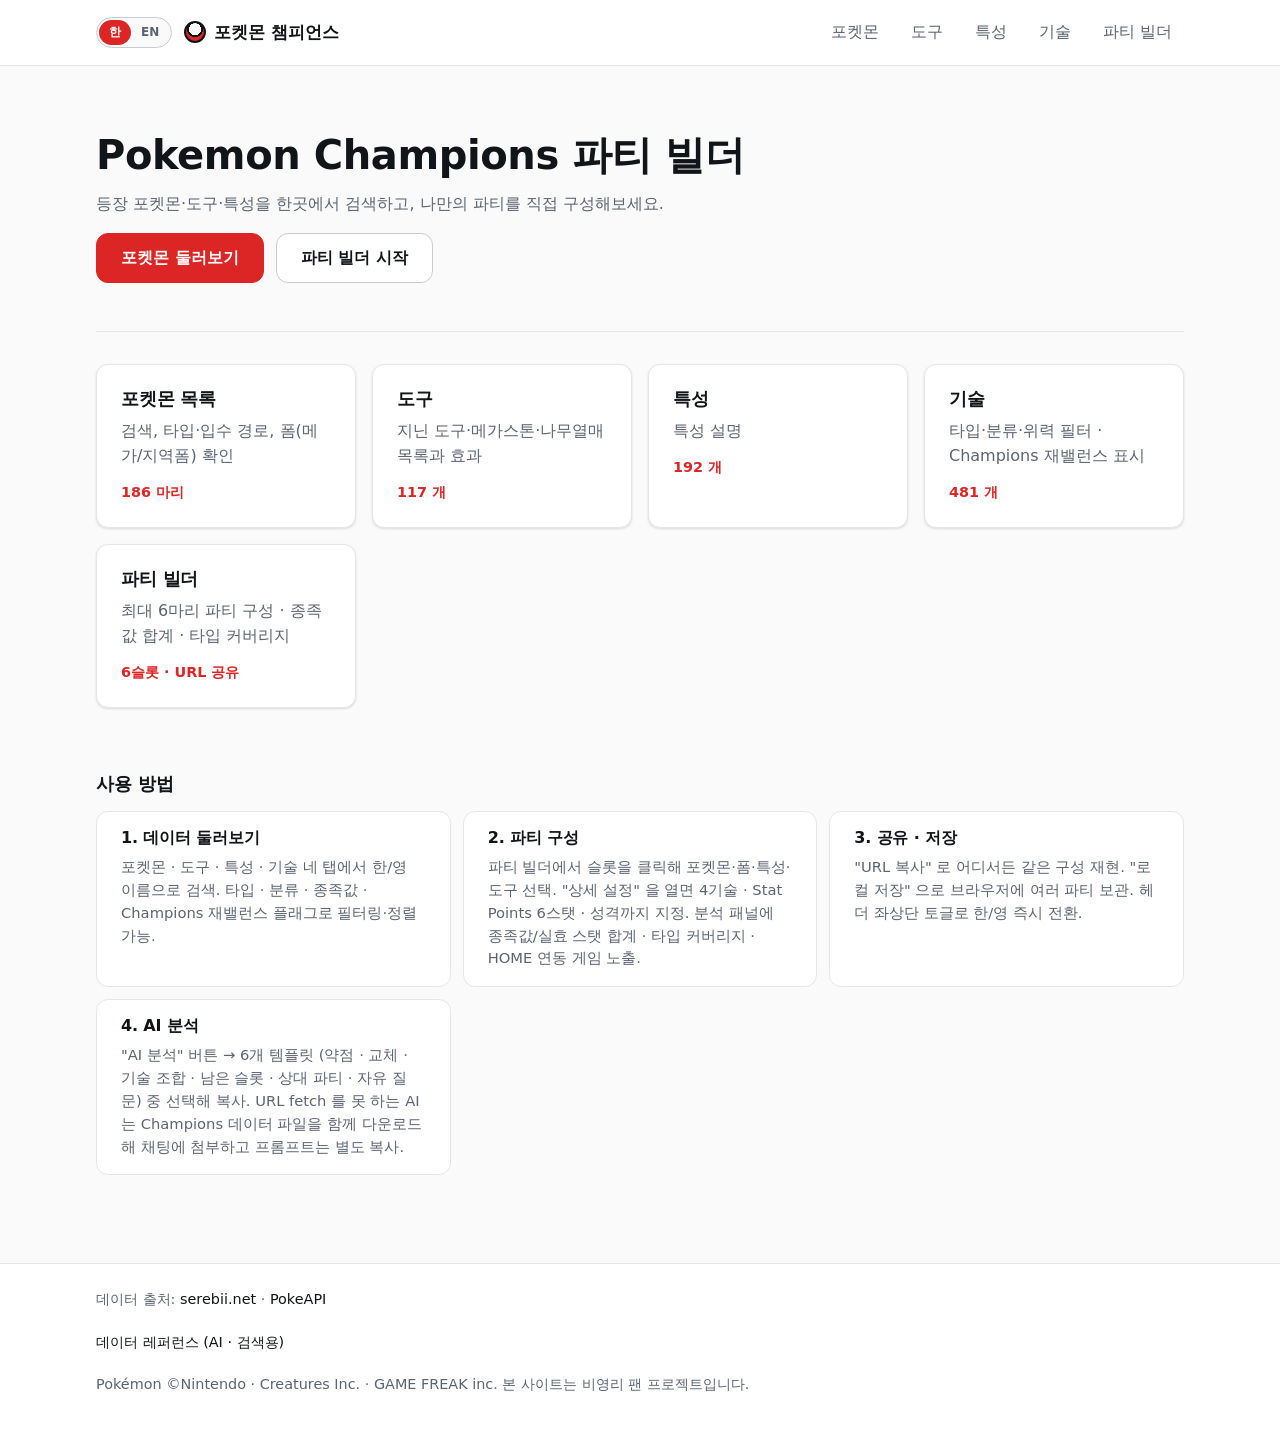
==== commit 6df1c102: "T32: landing-page how-to section Four-step guide on index.html under the card grid: browse data, bui" ====
--- a/web/index.html
+++ b/web/index.html
@@ -82,6 +82,29 @@
         <p class="card__meta" data-i18n="index.card.party.meta">6슬롯 · URL 공유</p>
       </a>
     </section>
+
+    <section class="how-to" aria-labelledby="how-to-heading">
+      <h2 id="how-to-heading" class="how-to__title" data-i18n="index.howTo.title">사용 방법</h2>
+
+      <ol class="how-to__list">
+        <li class="how-to__step">
+          <h3 class="how-to__step-title" data-i18n="index.howTo.step1.title">1. 데이터 둘러보기</h3>
+          <p data-i18n="index.howTo.step1.body">포켓몬 · 도구 · 특성 · 기술 네 탭에서 한/영 이름으로 검색. 타입 · 분류 · 종족값 · Champions 재밸런스 플래그로 필터링·정렬 가능.</p>
+        </li>
+        <li class="how-to__step">
+          <h3 class="how-to__step-title" data-i18n="index.howTo.step2.title">2. 파티 구성</h3>
+          <p data-i18n="index.howTo.step2.body">파티 빌더에서 슬롯을 클릭해 포켓몬·폼·특성·도구 선택. "상세 설정" 을 열면 4기술 · Stat Points 6스탯 · 성격까지 지정. 분석 패널에 종족값/실효 스탯 합계 · 타입 커버리지 · HOME 연동 게임 노출.</p>
+        </li>
+        <li class="how-to__step">
+          <h3 class="how-to__step-title" data-i18n="index.howTo.step3.title">3. 공유 · 저장</h3>
+          <p data-i18n="index.howTo.step3.body">"URL 복사" 로 어디서든 같은 구성 재현. "로컬 저장" 으로 브라우저에 여러 파티 보관. 헤더 좌상단 토글로 한/영 즉시 전환.</p>
+        </li>
+        <li class="how-to__step">
+          <h3 class="how-to__step-title" data-i18n="index.howTo.step4.title">4. AI 분석</h3>
+          <p data-i18n="index.howTo.step4.body">"AI 분석" 버튼 → 6개 템플릿 (약점 · 교체 · 기술 조합 · 남은 슬롯 · 상대 파티 · 자유 질문) 중 선택해 복사. URL fetch 를 못 하는 AI 는 Champions 데이터 파일을 함께 다운로드해 채팅에 첨부하고 프롬프트는 별도 복사.</p>
+        </li>
+      </ol>
+    </section>
   </main>
 
   <footer class="site-footer">
--- a/web/assets/style.css
+++ b/web/assets/style.css
@@ -334,6 +334,41 @@
 }
 .button--primary:hover {
   background: color-mix(in oklab, var(--accent) 85%, black);
+}
+
+/* ────────────────────────────────────────────────────────────────
+   How-to (landing page usage guide)
+   ──────────────────────────────────────────────────────────────── */
+.how-to {
+  margin: var(--space-8) 0 var(--space-5);
+}
+.how-to__title {
+  font-size: 1.15rem;
+  margin: 0 0 var(--space-4);
+}
+.how-to__list {
+  display: grid;
+  gap: var(--space-3);
+  grid-template-columns: repeat(auto-fit, minmax(280px, 1fr));
+  list-style: none;
+  padding: 0;
+  margin: 0;
+}
+.how-to__step {
+  padding: var(--space-4) var(--space-5);
+  border: 1px solid var(--border);
+  border-radius: var(--radius-md);
+  background: var(--bg-elevated);
+}
+.how-to__step-title {
+  font-size: 1rem;
+  margin: 0 0 var(--space-2);
+}
+.how-to__step p {
+  margin: 0;
+  color: var(--text-muted);
+  font-size: 0.92rem;
+  line-height: 1.55;
 }
 
 /* ────────────────────────────────────────────────────────────────
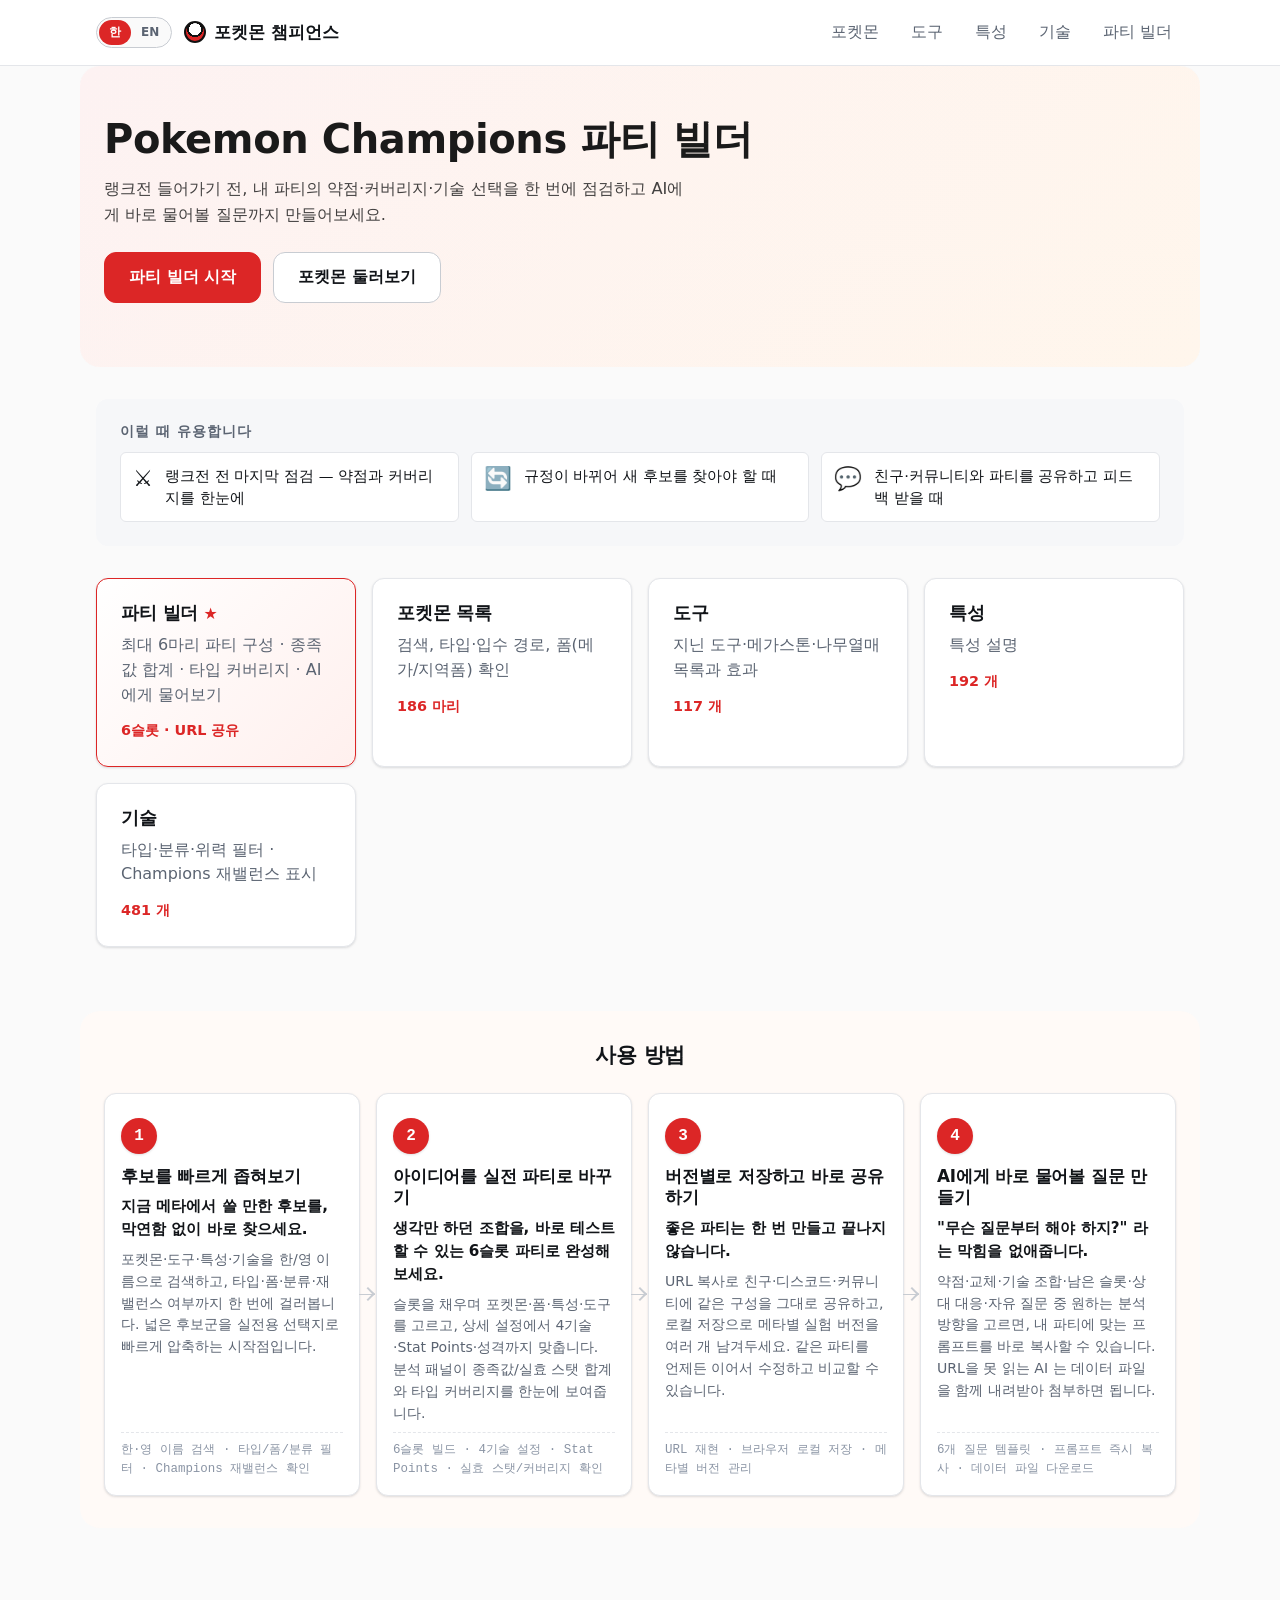
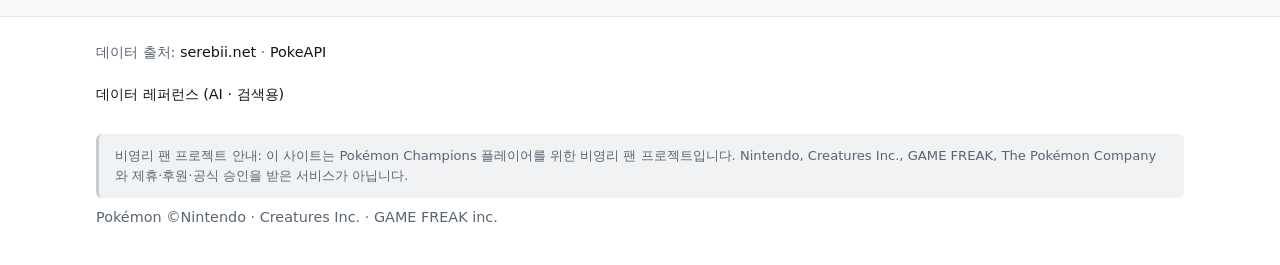
==== commit c153ac9d: "Landing redesign: situational copy + visual hierarchy Shift landing from feature listing to "when/wh" ====
--- a/web/index.html
+++ b/web/index.html
@@ -41,16 +41,40 @@
     <section class="hero">
       <h1 class="hero__title" data-i18n="index.title">Pokemon Champions 파티 빌더</h1>
       <p class="hero__lead" data-i18n="index.lead">
-        등장 포켓몬·도구·특성을 한곳에서 검색하고, 나만의 파티를 직접 구성해보세요.
+        랭크전 들어가기 전, 내 파티의 약점·커버리지·기술 선택을 한 번에 점검하고 AI에게 바로 물어볼 질문까지 만들어보세요.
       </p>
       <div class="hero__actions">
-        <a class="button button--primary" href="./pokemon.html" data-i18n="index.browsePokemon">포켓몬 둘러보기</a>
-        <a class="button" href="./party.html" data-i18n="index.startParty">파티 빌더 시작</a>
+        <a class="button button--primary" href="./party.html" data-i18n="index.startParty">파티 빌더 시작</a>
+        <a class="button" href="./pokemon.html" data-i18n="index.browsePokemon">포켓몬 둘러보기</a>
       </div>
+    </section>
+
+    <section class="when-to-use" aria-labelledby="when-to-use-heading">
+      <h2 class="when-to-use__title" id="when-to-use-heading" data-i18n="index.when.title">이럴 때 유용합니다</h2>
+      <ul class="when-to-use__list">
+        <li class="when-to-use__item">
+          <span class="when-to-use__icon" aria-hidden="true">⚔️</span>
+          <span data-i18n="index.when.rank">랭크전 전 마지막 점검 — 약점과 커버리지를 한눈에</span>
+        </li>
+        <li class="when-to-use__item">
+          <span class="when-to-use__icon" aria-hidden="true">🔄</span>
+          <span data-i18n="index.when.meta">규정이 바뀌어 새 후보를 찾아야 할 때</span>
+        </li>
+        <li class="when-to-use__item">
+          <span class="when-to-use__icon" aria-hidden="true">💬</span>
+          <span data-i18n="index.when.share">친구·커뮤니티와 파티를 공유하고 피드백 받을 때</span>
+        </li>
+      </ul>
     </section>
 
     <section class="card-grid" aria-labelledby="nav-heading">
       <h2 id="nav-heading" class="sr-only" data-i18n="index.sections">섹션</h2>
+
+      <a class="card card--highlight" href="./party.html">
+        <h3 class="card__title" data-i18n="index.card.party.title">파티 빌더</h3>
+        <p class="card__desc" data-i18n="index.card.party.desc">최대 6마리 파티 구성 · 종족값 합계 · 타입 커버리지</p>
+        <p class="card__meta" data-i18n="index.card.party.meta">6슬롯 · URL 공유</p>
+      </a>
 
       <a class="card" href="./pokemon.html">
         <h3 class="card__title" data-i18n="index.card.pokemon.title">포켓몬 목록</h3>
@@ -75,12 +99,6 @@
         <p class="card__desc" data-i18n="index.card.moves.desc">타입·분류·위력 필터 · Champions 재밸런스 표시</p>
         <p class="card__meta" data-stat="move-count">— 개</p>
       </a>
-
-      <a class="card" href="./party.html">
-        <h3 class="card__title" data-i18n="index.card.party.title">파티 빌더</h3>
-        <p class="card__desc" data-i18n="index.card.party.desc">최대 6마리 파티 구성 · 종족값 합계 · 타입 커버리지</p>
-        <p class="card__meta" data-i18n="index.card.party.meta">6슬롯 · URL 공유</p>
-      </a>
     </section>
 
     <section class="how-to" aria-labelledby="how-to-heading">
@@ -88,20 +106,32 @@
 
       <ol class="how-to__list">
         <li class="how-to__step">
-          <h3 class="how-to__step-title" data-i18n="index.howTo.step1.title">1. 데이터 둘러보기</h3>
-          <p data-i18n="index.howTo.step1.body">포켓몬 · 도구 · 특성 · 기술 네 탭에서 한/영 이름으로 검색. 타입 · 분류 · 종족값 · Champions 재밸런스 플래그로 필터링·정렬 가능.</p>
+          <span class="how-to__step-badge" aria-hidden="true">1</span>
+          <h3 class="how-to__step-title" data-i18n="index.howTo.step1.title">후보를 빠르게 좁혀보기</h3>
+          <p class="how-to__step-benefit" data-i18n="index.howTo.step1.benefit">지금 메타에서 쓸 만한 후보를, 막연함 없이 바로 찾으세요.</p>
+          <p class="how-to__step-body" data-i18n="index.howTo.step1.body">포켓몬·도구·특성·기술을 한/영 이름으로 검색하고, 타입·폼·분류·재밸런스 여부까지 한 번에 걸러봅니다. 넓은 후보군을 실전용 선택지로 빠르게 압축하는 시작점입니다.</p>
+          <p class="how-to__step-meta" data-i18n="index.howTo.step1.meta">한·영 이름 검색 · 타입/폼/분류 필터 · Champions 재밸런스 확인</p>
         </li>
         <li class="how-to__step">
-          <h3 class="how-to__step-title" data-i18n="index.howTo.step2.title">2. 파티 구성</h3>
-          <p data-i18n="index.howTo.step2.body">파티 빌더에서 슬롯을 클릭해 포켓몬·폼·특성·도구 선택. "상세 설정" 을 열면 4기술 · Stat Points 6스탯 · 성격까지 지정. 분석 패널에 종족값/실효 스탯 합계 · 타입 커버리지 · HOME 연동 게임 노출.</p>
+          <span class="how-to__step-badge" aria-hidden="true">2</span>
+          <h3 class="how-to__step-title" data-i18n="index.howTo.step2.title">아이디어를 실전 파티로 바꾸기</h3>
+          <p class="how-to__step-benefit" data-i18n="index.howTo.step2.benefit">생각만 하던 조합을, 바로 테스트할 수 있는 6슬롯 파티로 완성해보세요.</p>
+          <p class="how-to__step-body" data-i18n="index.howTo.step2.body">슬롯을 채우며 포켓몬·폼·특성·도구를 고르고, 상세 설정에서 4기술·Stat Points·성격까지 맞춥니다. 분석 패널이 종족값/실효 스탯 합계와 타입 커버리지를 한눈에 보여줍니다.</p>
+          <p class="how-to__step-meta" data-i18n="index.howTo.step2.meta">6슬롯 빌드 · 4기술 설정 · Stat Points · 실효 스탯/커버리지 확인</p>
         </li>
         <li class="how-to__step">
-          <h3 class="how-to__step-title" data-i18n="index.howTo.step3.title">3. 공유 · 저장</h3>
-          <p data-i18n="index.howTo.step3.body">"URL 복사" 로 어디서든 같은 구성 재현. "로컬 저장" 으로 브라우저에 여러 파티 보관. 헤더 좌상단 토글로 한/영 즉시 전환.</p>
+          <span class="how-to__step-badge" aria-hidden="true">3</span>
+          <h3 class="how-to__step-title" data-i18n="index.howTo.step3.title">버전별로 저장하고 바로 공유하기</h3>
+          <p class="how-to__step-benefit" data-i18n="index.howTo.step3.benefit">좋은 파티는 한 번 만들고 끝나지 않습니다.</p>
+          <p class="how-to__step-body" data-i18n="index.howTo.step3.body">URL 복사로 친구·디스코드·커뮤니티에 같은 구성을 그대로 공유하고, 로컬 저장으로 메타별 실험 버전을 여러 개 남겨두세요. 같은 파티를 언제든 이어서 수정하고 비교할 수 있습니다.</p>
+          <p class="how-to__step-meta" data-i18n="index.howTo.step3.meta">URL 재현 · 브라우저 로컬 저장 · 메타별 버전 관리</p>
         </li>
         <li class="how-to__step">
-          <h3 class="how-to__step-title" data-i18n="index.howTo.step4.title">4. AI 분석</h3>
-          <p data-i18n="index.howTo.step4.body">"AI 분석" 버튼 → 6개 템플릿 (약점 · 교체 · 기술 조합 · 남은 슬롯 · 상대 파티 · 자유 질문) 중 선택해 복사. URL fetch 를 못 하는 AI 는 Champions 데이터 파일을 함께 다운로드해 채팅에 첨부하고 프롬프트는 별도 복사.</p>
+          <span class="how-to__step-badge" aria-hidden="true">4</span>
+          <h3 class="how-to__step-title" data-i18n="index.howTo.step4.title">AI에게 바로 물어볼 질문 만들기</h3>
+          <p class="how-to__step-benefit" data-i18n="index.howTo.step4.benefit">"무슨 질문부터 해야 하지?" 라는 막힘을 없애줍니다.</p>
+          <p class="how-to__step-body" data-i18n="index.howTo.step4.body">약점·교체·기술 조합·남은 슬롯·상대 대응·자유 질문 중 원하는 분석 방향을 고르면, 내 파티에 맞는 프롬프트를 바로 복사할 수 있습니다. URL을 못 읽는 AI 는 데이터 파일을 함께 내려받아 첨부하면 됩니다.</p>
+          <p class="how-to__step-meta" data-i18n="index.howTo.step4.meta">6개 질문 템플릿 · 프롬프트 즉시 복사 · 데이터 파일 다운로드</p>
         </li>
       </ol>
     </section>
@@ -117,8 +147,11 @@
       <p>
         <a href="./reference/index.html" data-i18n="footer.reference">데이터 레퍼런스 (AI · 검색용)</a>
       </p>
+      <p class="site-footer__disclosure" data-i18n="footer.disclosure">
+        <strong>비영리 팬 프로젝트 안내:</strong> 이 사이트는 Pokémon Champions 플레이어를 위한 비영리 팬 프로젝트입니다. Nintendo, Creatures Inc., GAME FREAK, The Pokémon Company 와 제휴·후원·공식 승인을 받은 서비스가 아닙니다.
+      </p>
       <p class="muted" data-i18n="footer.copyright">
-        Pokémon ©Nintendo · Creatures Inc. · GAME FREAK inc. 본 사이트는 비영리 팬 프로젝트입니다.
+        Pokémon ©Nintendo · Creatures Inc. · GAME FREAK inc.
       </p>
     </div>
   </footer>
--- a/web/assets/style.css
+++ b/web/assets/style.css
@@ -40,6 +40,13 @@
     0 1px 3px rgba(15, 23, 42, 0.08);
   --shadow-md: 0 4px 12px rgba(15, 23, 42, 0.08),
     0 2px 4px rgba(15, 23, 42, 0.06);
+
+  /* Landing-page specific */
+  --hero-start: #fef3f3;
+  --hero-end: #fff7ed;
+  --hero-text: #1a1a1a;
+  --bg-alt: #f6f7f9;
+  --bg-tint: #fffaf7;
 }
 
 @media (prefers-color-scheme: dark) {
@@ -59,6 +66,12 @@
     --shadow-sm: 0 1px 2px rgba(0, 0, 0, 0.3), 0 1px 3px rgba(0, 0, 0, 0.4);
     --shadow-md: 0 4px 12px rgba(0, 0, 0, 0.4),
       0 2px 4px rgba(0, 0, 0, 0.35);
+
+    --hero-start: #1a1f2b;
+    --hero-end: #2a1f1a;
+    --hero-text: #f5f5f5;
+    --bg-alt: #131720;
+    --bg-tint: #1a1511;
   }
 }
 
@@ -275,22 +288,85 @@
    Hero
    ──────────────────────────────────────────────────────────────── */
 .hero {
-  padding: var(--space-6) 0 var(--space-7);
-  border-bottom: 1px solid var(--border);
-  margin-bottom: var(--space-6);
+  position: relative;
+  padding: var(--space-7) var(--space-5) var(--space-8);
+  margin: calc(-1 * var(--space-6)) calc(-1 * var(--space-4)) var(--space-6);
+  border-radius: var(--radius-lg);
+  background: linear-gradient(135deg, var(--hero-start) 0%, var(--hero-end) 100%);
+  color: var(--hero-text);
+  overflow: hidden;
+  isolation: isolate;
+}
+.hero::before {
+  content: "";
+  position: absolute;
+  inset: 0;
+  z-index: -1;
+  background-image: url("data:image/svg+xml;utf8,<svg xmlns='http://www.w3.org/2000/svg' width='200' height='200'><filter id='n'><feTurbulence type='fractalNoise' baseFrequency='0.85' numOctaves='2' stitchTiles='stitch'/><feColorMatrix values='0 0 0 0 0   0 0 0 0 0   0 0 0 0 0   0 0 0 0.5 0'/></filter><rect width='100%' height='100%' filter='url(%23n)'/></svg>");
+  opacity: 0.08;
+  pointer-events: none;
+  mix-blend-mode: overlay;
 }
 .hero__title {
-  max-width: 32ch;
+  max-width: 28ch;
+  color: var(--hero-text);
 }
 .hero__lead {
-  max-width: 60ch;
-  color: var(--text-muted);
+  max-width: 56ch;
+  color: var(--hero-text);
+  opacity: 0.82;
+  font-size: 1.02rem;
+  line-height: 1.6;
 }
 .hero__actions {
   display: flex;
   gap: var(--space-3);
   flex-wrap: wrap;
-  margin-top: var(--space-4);
+  margin-top: var(--space-5);
+}
+
+/* ────────────────────────────────────────────────────────────────
+   "When to use" scenarios (landing, under hero)
+   ──────────────────────────────────────────────────────────────── */
+.when-to-use {
+  margin: var(--space-6) 0;
+  padding: var(--space-5);
+  background: var(--bg-alt);
+  border-radius: var(--radius-md);
+}
+.when-to-use__title {
+  font-size: 0.85rem;
+  font-weight: 700;
+  text-transform: uppercase;
+  letter-spacing: 0.08em;
+  color: var(--text-muted);
+  margin: 0 0 var(--space-3);
+}
+.when-to-use__list {
+  display: grid;
+  gap: var(--space-3);
+  grid-template-columns: repeat(auto-fit, minmax(220px, 1fr));
+  list-style: none;
+  padding: 0;
+  margin: 0;
+}
+.when-to-use__item {
+  display: flex;
+  align-items: flex-start;
+  gap: var(--space-3);
+  padding: var(--space-3);
+  background: var(--bg-elevated);
+  border: 1px solid var(--border);
+  border-radius: var(--radius-sm);
+  color: var(--text);
+  font-size: 0.92rem;
+  line-height: 1.5;
+}
+.when-to-use__icon {
+  font-size: 1.4rem;
+  flex-shrink: 0;
+  line-height: 1;
+  margin-top: 2px;
 }
 
 /* ────────────────────────────────────────────────────────────────
@@ -340,35 +416,102 @@
    How-to (landing page usage guide)
    ──────────────────────────────────────────────────────────────── */
 .how-to {
-  margin: var(--space-8) 0 var(--space-5);
+  margin: var(--space-8) calc(-1 * var(--space-4)) var(--space-5);
+  padding: var(--space-6) var(--space-5);
+  background: var(--bg-tint);
+  border-radius: var(--radius-lg);
 }
 .how-to__title {
-  font-size: 1.15rem;
-  margin: 0 0 var(--space-4);
+  font-size: 1.3rem;
+  margin: 0 0 var(--space-5);
+  text-align: center;
 }
 .how-to__list {
   display: grid;
-  gap: var(--space-3);
-  grid-template-columns: repeat(auto-fit, minmax(280px, 1fr));
+  gap: var(--space-4);
+  grid-template-columns: repeat(auto-fit, minmax(240px, 1fr));
   list-style: none;
   padding: 0;
   margin: 0;
+  position: relative;
 }
 .how-to__step {
-  padding: var(--space-4) var(--space-5);
+  position: relative;
+  padding: var(--space-5) var(--space-4) var(--space-4);
   border: 1px solid var(--border);
   border-radius: var(--radius-md);
   background: var(--bg-elevated);
+  box-shadow: var(--shadow-sm);
+  display: flex;
+  flex-direction: column;
+  gap: var(--space-2);
+}
+.how-to__step-badge {
+  display: flex;
+  align-items: center;
+  justify-content: center;
+  width: 2.25rem;
+  height: 2.25rem;
+  border-radius: 999px;
+  background: var(--accent);
+  color: var(--accent-fg);
+  font-weight: 700;
+  font-size: 1rem;
+  font-family: var(--font-mono);
+  line-height: 1;
+  box-shadow: var(--shadow-sm);
 }
 .how-to__step-title {
-  font-size: 1rem;
-  margin: 0 0 var(--space-2);
-}
-.how-to__step p {
-  margin: 0;
-  color: var(--text-muted);
-  font-size: 0.92rem;
+  font-size: 1.05rem;
+  margin: var(--space-1) 0 0;
+  line-height: 1.3;
+}
+.how-to__step-benefit {
+  font-size: 0.95rem;
+  font-weight: 600;
+  color: var(--text);
+  margin: 0;
+  line-height: 1.5;
+}
+.how-to__step-body {
+  margin: 0;
+  color: var(--text-muted);
+  font-size: 0.88rem;
   line-height: 1.55;
+}
+.how-to__step-meta {
+  margin: auto 0 0;
+  padding-top: var(--space-2);
+  border-top: 1px dashed var(--border);
+  font-size: 0.78rem;
+  color: var(--text-subtle);
+  font-family: var(--font-mono);
+  line-height: 1.5;
+}
+/* Desktop: horizontal arrow connector between steps */
+@media (min-width: 52rem) {
+  .how-to__step:not(:last-child)::after {
+    content: "";
+    position: absolute;
+    top: 50%;
+    right: calc(-1 * var(--space-4));
+    width: calc(var(--space-4));
+    height: 1px;
+    background: var(--border-strong);
+    z-index: 0;
+  }
+  .how-to__step:not(:last-child)::before {
+    content: "";
+    position: absolute;
+    top: 50%;
+    right: calc(-1 * var(--space-4) + 2px);
+    width: 10px;
+    height: 10px;
+    border-top: 2px solid var(--border-strong);
+    border-right: 2px solid var(--border-strong);
+    transform: translateY(-50%) rotate(45deg);
+    z-index: 0;
+  }
 }
 
 /* ────────────────────────────────────────────────────────────────
@@ -396,6 +539,19 @@
   box-shadow: var(--shadow-md);
   border-color: var(--border-strong);
 }
+.card--highlight {
+  border-color: var(--accent);
+  background: linear-gradient(
+    135deg,
+    var(--bg-elevated) 0%,
+    color-mix(in oklab, var(--accent) 8%, var(--bg-elevated)) 100%
+  );
+}
+.card--highlight .card__title::after {
+  content: " ★";
+  color: var(--accent);
+  font-size: 0.9em;
+}
 .card__title {
   margin-bottom: var(--space-2);
 }
@@ -428,6 +584,62 @@
 }
 .site-footer a {
   color: var(--text);
+}
+.site-footer__disclosure {
+  margin: var(--space-2) 0 0;
+  padding: var(--space-3) var(--space-4);
+  background: var(--bg-muted);
+  border-left: 3px solid var(--border-strong);
+  border-radius: var(--radius-sm);
+  color: var(--text-muted);
+  font-size: 0.82rem;
+  line-height: 1.55;
+}
+.site-footer__disclosure strong {
+  color: var(--text);
+  font-weight: 700;
+}
+
+/* Sponsor button base (HTML inserted once Sponsors is approved — T33) */
+.btn-sponsor {
+  display: inline-flex;
+  align-items: center;
+  gap: var(--space-2);
+  padding: var(--space-2) var(--space-4);
+  background: color-mix(in oklab, var(--accent) 90%, black);
+  color: #fff;
+  border-radius: var(--radius-sm);
+  font-weight: 600;
+  font-size: 0.88rem;
+  text-decoration: none;
+  transition: background 0.15s;
+}
+.btn-sponsor:hover {
+  background: var(--accent);
+  text-decoration: none;
+}
+.btn-sponsor svg {
+  flex-shrink: 0;
+}
+
+/* ────────────────────────────────────────────────────────────────
+   Global motion preference
+   ──────────────────────────────────────────────────────────────── */
+@media (prefers-reduced-motion: reduce) {
+  *,
+  *::before,
+  *::after {
+    animation-duration: 0.01ms !important;
+    animation-iteration-count: 1 !important;
+    transition-duration: 0.01ms !important;
+    scroll-behavior: auto !important;
+  }
+  .card:hover,
+  .poke-card:hover,
+  .item-card:hover,
+  .ability-card:hover {
+    transform: none;
+  }
 }
 
 /* ────────────────────────────────────────────────────────────────
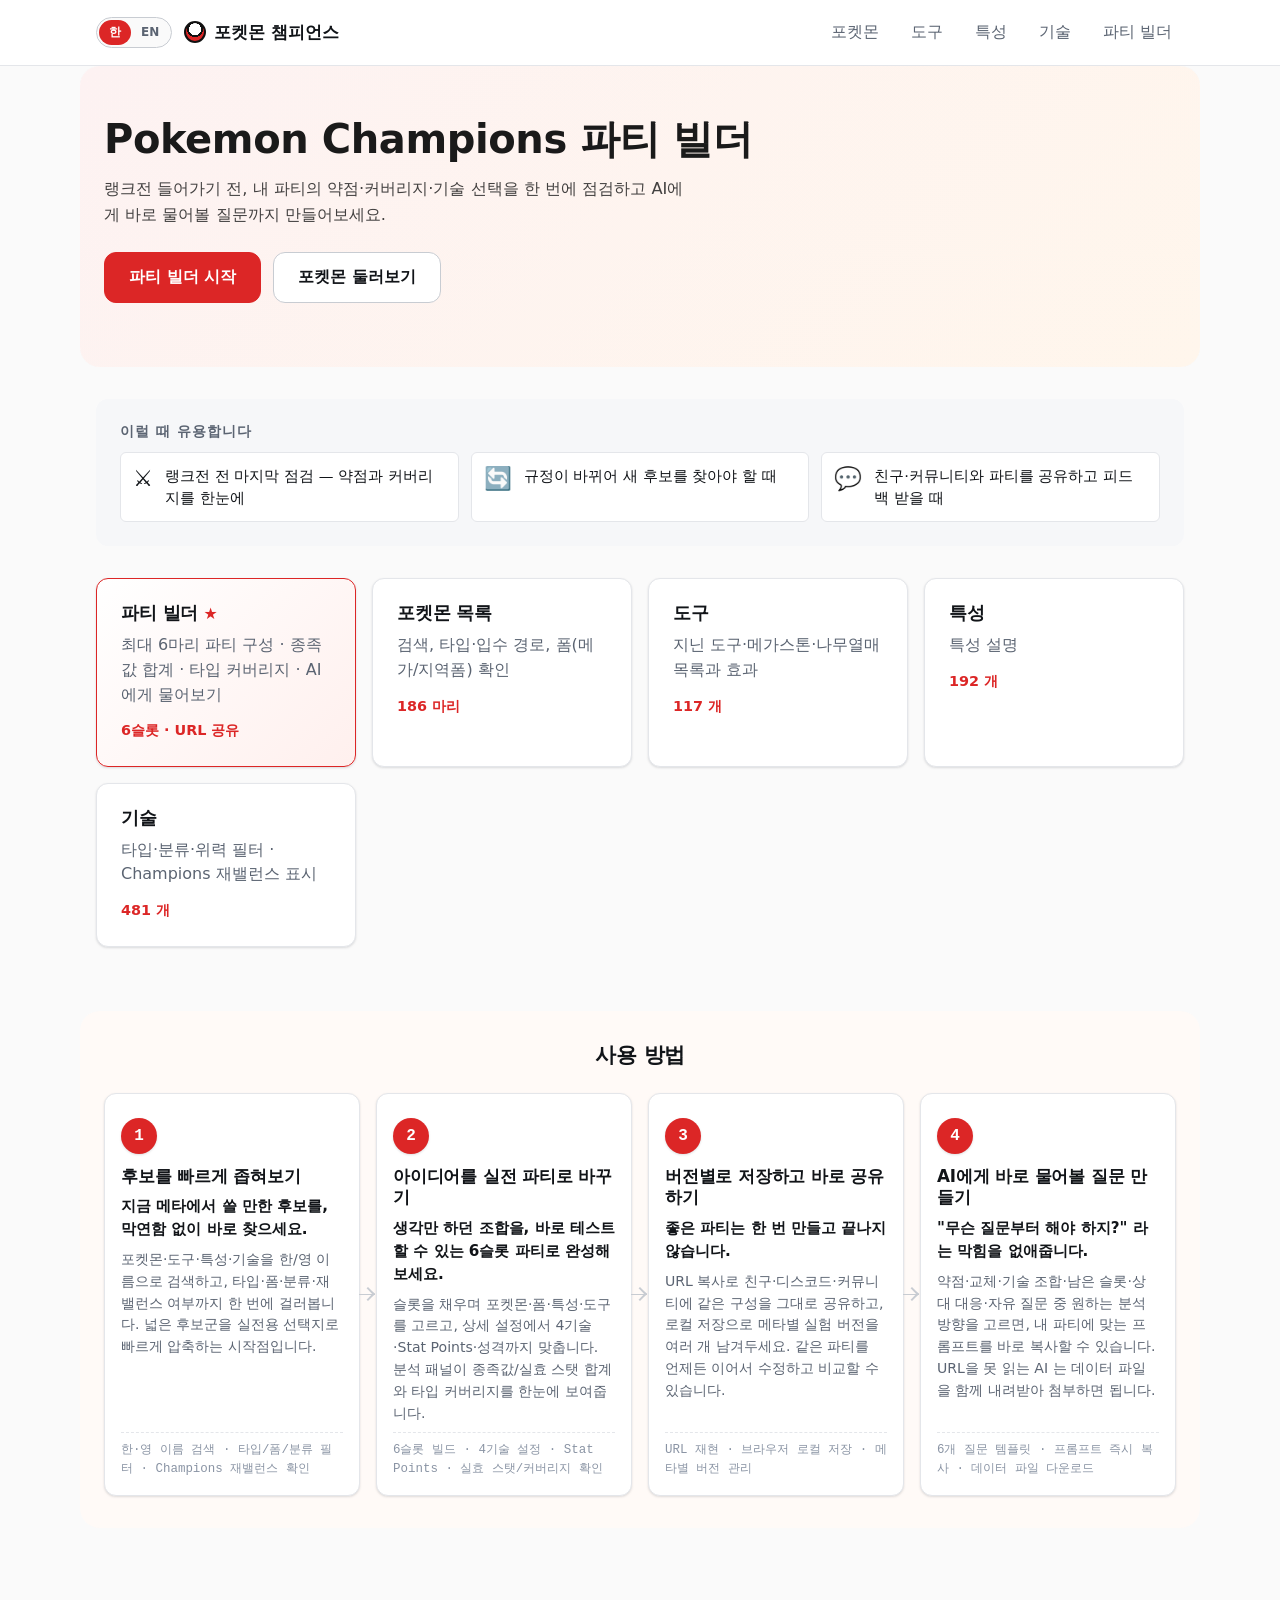
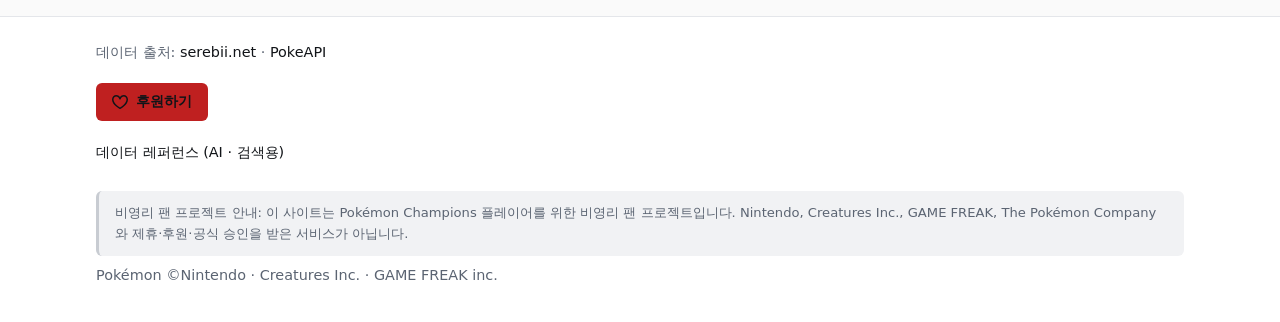
==== commit 349b3bc4: "T33 interim: footer sponsor button linking to GitHub profile Land the sponsor button now pointing at" ====
--- a/web/index.html
+++ b/web/index.html
@@ -145,6 +145,12 @@
         <a href="https://pokeapi.co/" rel="noopener external">PokeAPI</a>
       </p>
       <p>
+        <a class="btn-sponsor" href="https://github.com/jyanny14" rel="noopener external" data-i18n-title="footer.sponsorHint" title="서버·도메인 비용 보전용 · 수익 목적 아님 · GitHub Sponsors 승인 대기 중이라 현재는 프로필로 연결됩니다">
+          <svg viewBox="0 0 16 16" width="16" height="16" fill="currentColor" aria-hidden="true"><path d="M4.25 2.5c-1.336 0-2.75 1.164-2.75 3 0 2.15 1.58 4.144 3.365 5.682A20.565 20.565 0 008 13.393a20.561 20.561 0 003.135-2.211C12.92 9.644 14.5 7.65 14.5 5.5c0-1.836-1.414-3-2.75-3-1.373 0-2.609.986-3.029 2.456a.749.749 0 01-1.442 0C6.859 3.486 5.623 2.5 4.25 2.5zM8 14.25l-.345.666-.002-.001-.006-.003-.018-.01a7.643 7.643 0 01-.31-.17 22.075 22.075 0 01-3.434-2.414C2.045 10.731 0 8.35 0 5.5 0 2.836 2.086 1 4.25 1 5.797 1 7.153 1.802 8 3.02 8.847 1.802 10.203 1 11.75 1 13.914 1 16 2.836 16 5.5c0 2.85-2.045 5.231-3.885 6.818a22.08 22.08 0 01-3.744 2.584l-.018.01-.006.003h-.002L8 14.25zm0 0l.345.666a.752.752 0 01-.69 0L8 14.25z"></path></svg>
+          <span data-i18n="footer.sponsor">후원하기</span>
+        </a>
+      </p>
+      <p>
         <a href="./reference/index.html" data-i18n="footer.reference">데이터 레퍼런스 (AI · 검색용)</a>
       </p>
       <p class="site-footer__disclosure" data-i18n="footer.disclosure">
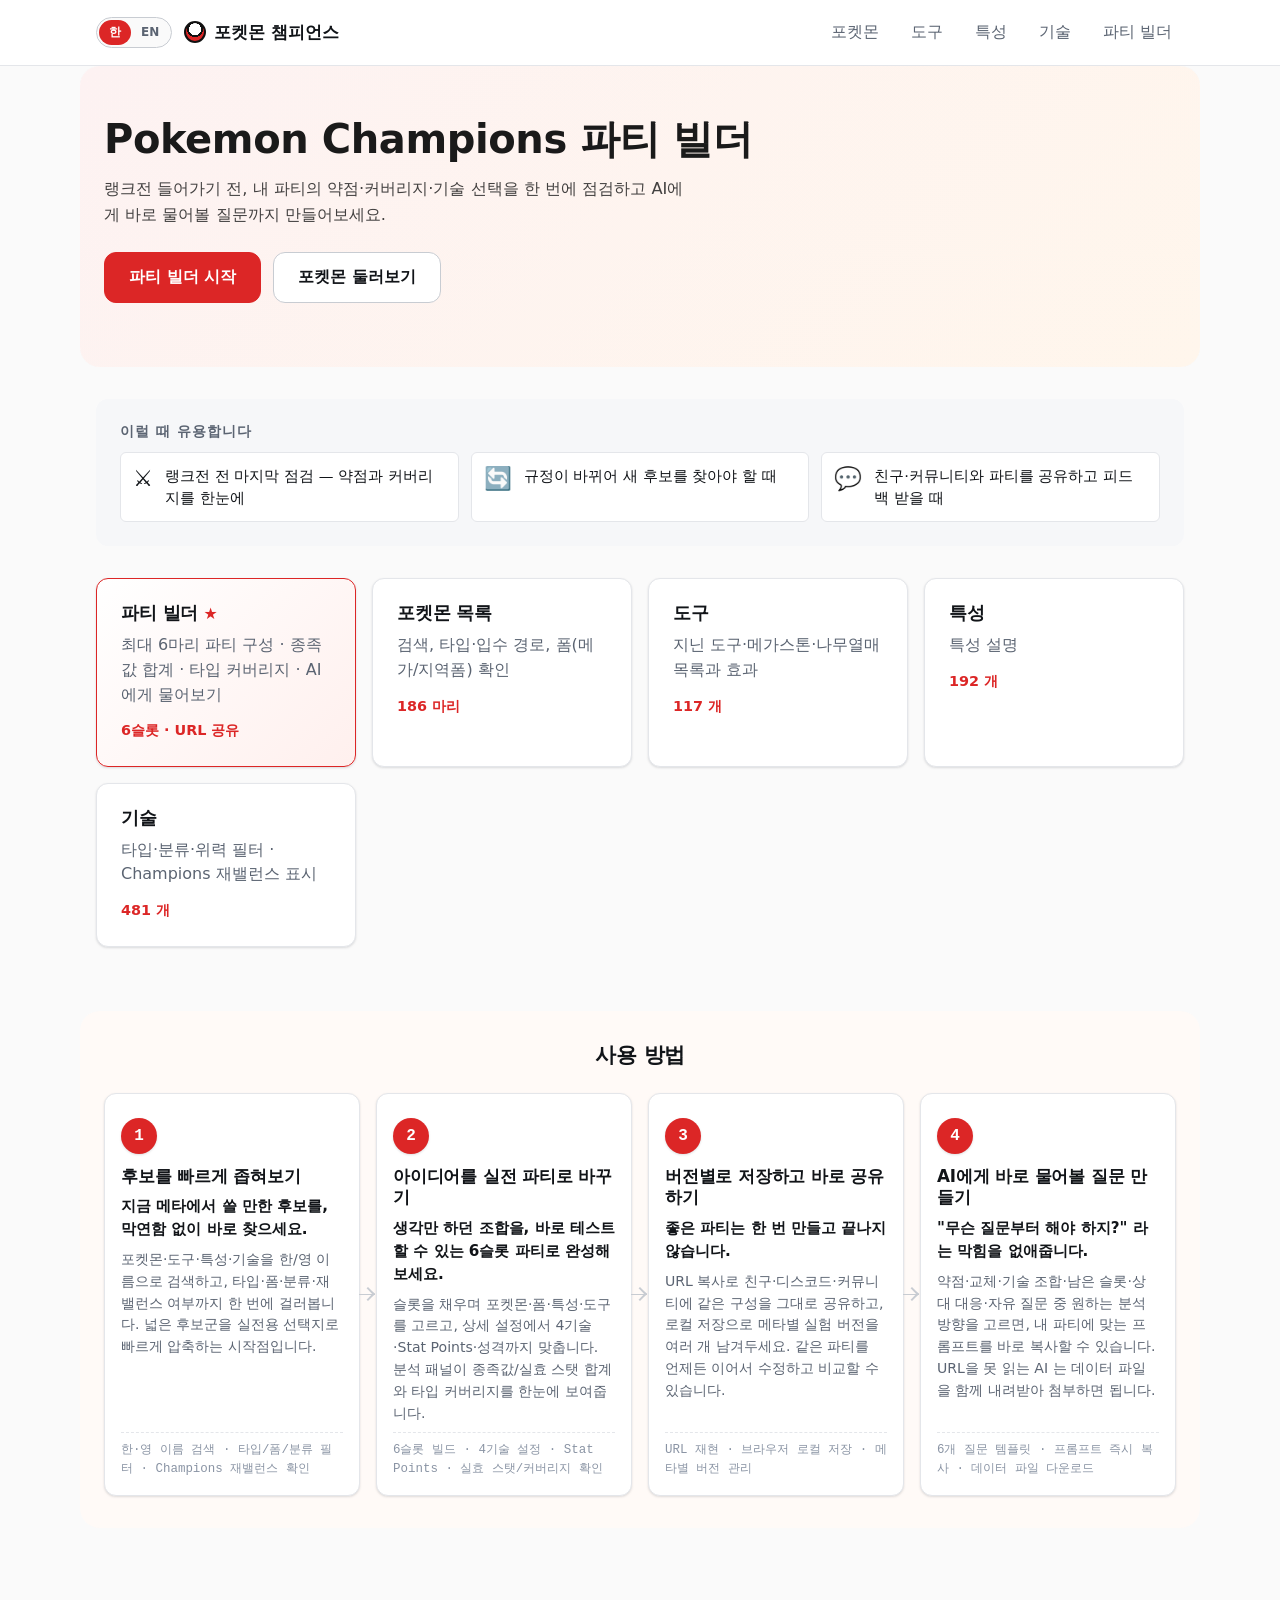
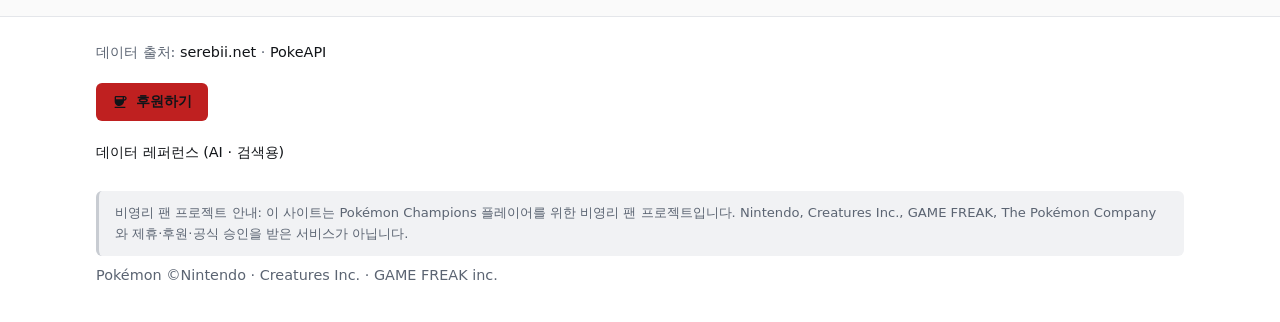
==== commit f13774a8: "Sponsor button: swap heart icon for coffee cup Per the user's request — heart felt off for a server-" ====
--- a/web/index.html
+++ b/web/index.html
@@ -146,7 +146,7 @@
       </p>
       <p>
         <a class="btn-sponsor" href="https://github.com/jyanny14" rel="noopener external" data-i18n-title="footer.sponsorHint" title="서버·도메인 비용 보전용 · 수익 목적 아님 · GitHub Sponsors 승인 대기 중이라 현재는 프로필로 연결됩니다">
-          <svg viewBox="0 0 16 16" width="16" height="16" fill="currentColor" aria-hidden="true"><path d="M4.25 2.5c-1.336 0-2.75 1.164-2.75 3 0 2.15 1.58 4.144 3.365 5.682A20.565 20.565 0 008 13.393a20.561 20.561 0 003.135-2.211C12.92 9.644 14.5 7.65 14.5 5.5c0-1.836-1.414-3-2.75-3-1.373 0-2.609.986-3.029 2.456a.749.749 0 01-1.442 0C6.859 3.486 5.623 2.5 4.25 2.5zM8 14.25l-.345.666-.002-.001-.006-.003-.018-.01a7.643 7.643 0 01-.31-.17 22.075 22.075 0 01-3.434-2.414C2.045 10.731 0 8.35 0 5.5 0 2.836 2.086 1 4.25 1 5.797 1 7.153 1.802 8 3.02 8.847 1.802 10.203 1 11.75 1 13.914 1 16 2.836 16 5.5c0 2.85-2.045 5.231-3.885 6.818a22.08 22.08 0 01-3.744 2.584l-.018.01-.006.003h-.002L8 14.25zm0 0l.345.666a.752.752 0 01-.69 0L8 14.25z"></path></svg>
+          <svg viewBox="0 0 24 24" width="16" height="16" fill="currentColor" aria-hidden="true"><path d="M18.5 3H6c-1.1 0-2 .9-2 2v5.71c0 3.83 2.95 7.18 6.78 7.29 3.96.12 7.22-3.06 7.22-7v-1h.5c1.93 0 3.5-1.57 3.5-3.5S20.43 3 18.5 3zM16 5v3H6V5h10zm2.5 3H18V5h.5c.83 0 1.5.67 1.5 1.5S19.33 8 18.5 8zM4 19h16v2H4z"/></svg>
           <span data-i18n="footer.sponsor">후원하기</span>
         </a>
       </p>
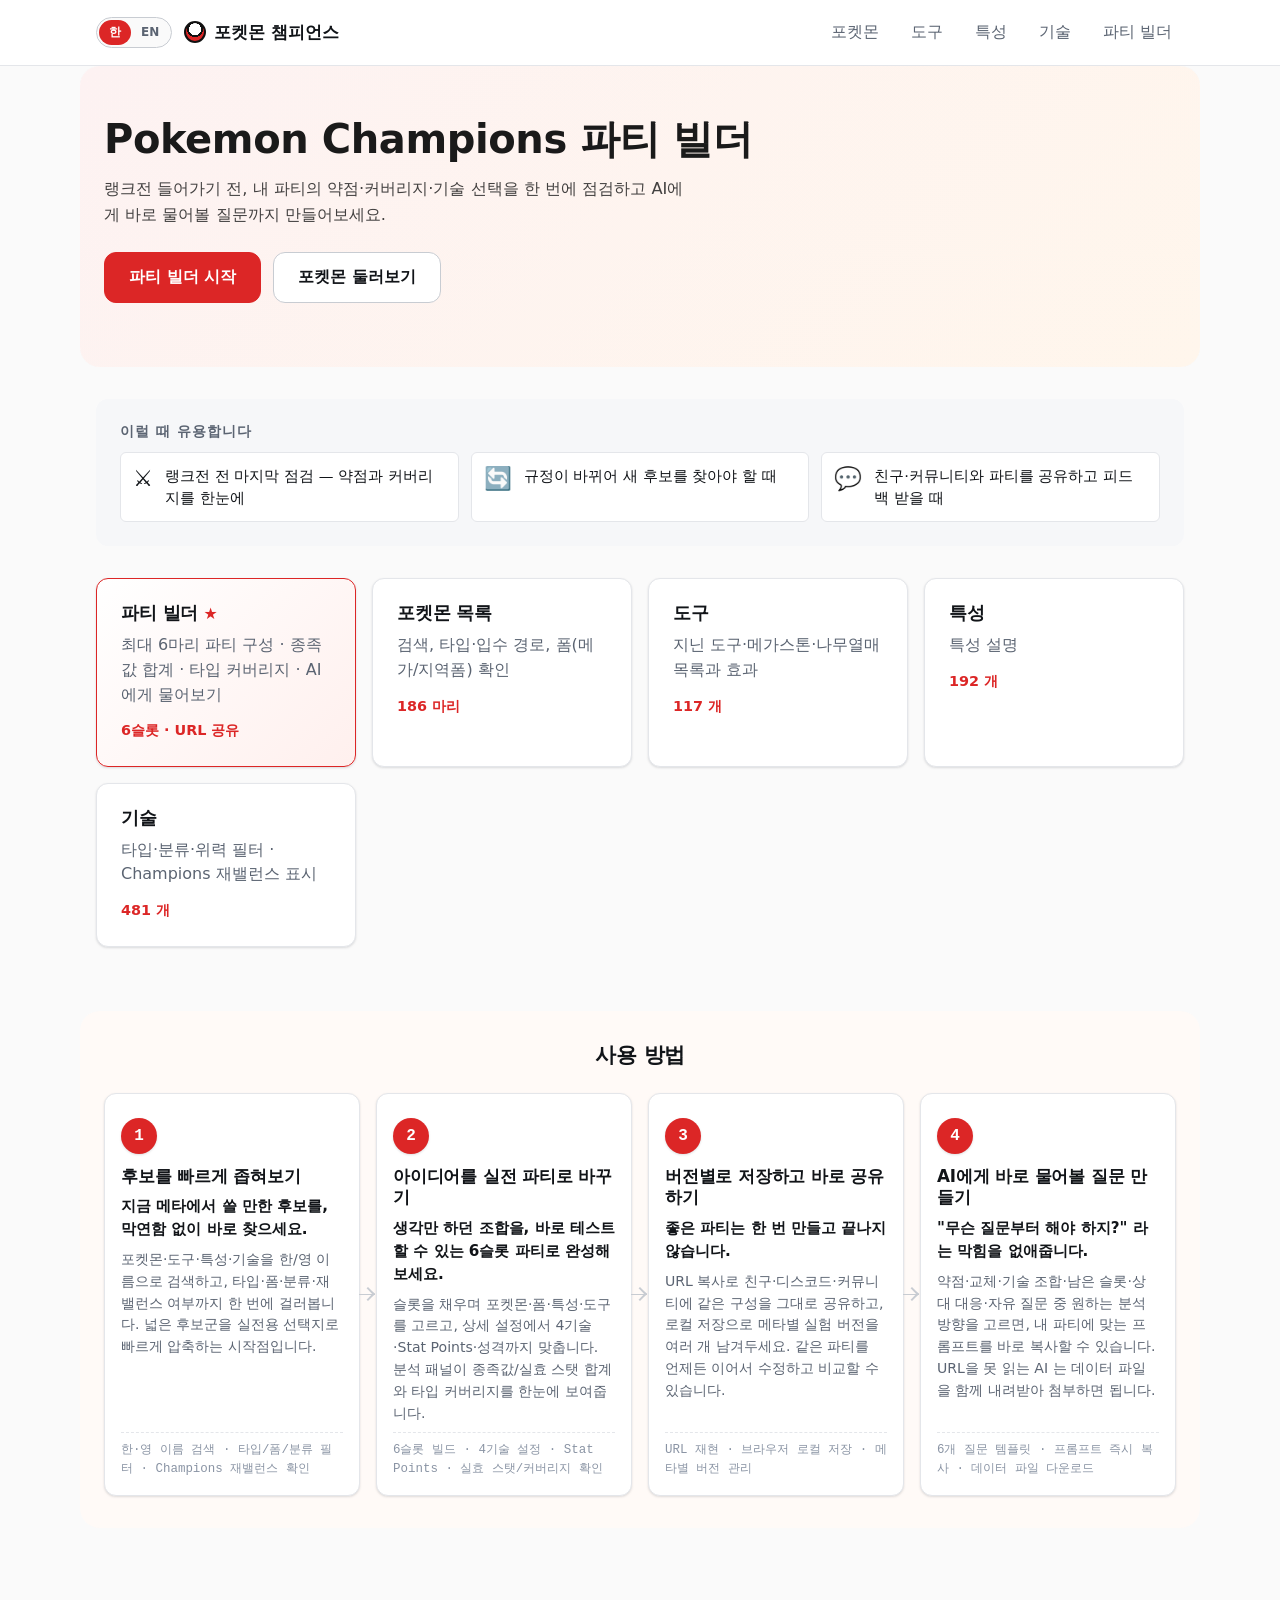
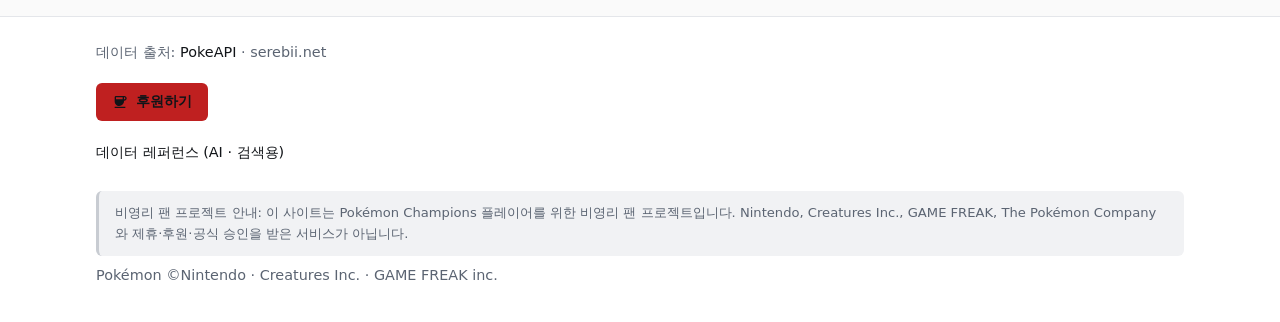
==== commit 51405d5a: "Footer attribution cleanup + Rotom per-form signature moves Three polish passes bundled together (i1" ====
--- a/web/index.html
+++ b/web/index.html
@@ -141,11 +141,11 @@
     <div class="container site-footer__inner">
       <p>
         <span data-i18n="footer.source">데이터 출처:</span>
-        <a href="https://www.serebii.net/pokemonchampions/" rel="noopener external">serebii.net</a> ·
-        <a href="https://pokeapi.co/" rel="noopener external">PokeAPI</a>
+        <a href="https://pokeapi.co/" rel="noopener external">PokeAPI</a> ·
+        serebii.net
       </p>
       <p>
-        <a class="btn-sponsor" href="https://github.com/jyanny14" rel="noopener external" data-i18n-title="footer.sponsorHint" title="서버·도메인 비용 보전용 · 수익 목적 아님 · GitHub Sponsors 승인 대기 중이라 현재는 프로필로 연결됩니다">
+        <a class="btn-sponsor" href="https://ko-fi.com/jyanny14" rel="noopener external" data-i18n-title="footer.sponsorHint" title="프로젝트 운영에 대한 작은 감사 · 수익 목적 아님 · 비영리 팬 프로젝트">
           <svg viewBox="0 0 24 24" width="16" height="16" fill="currentColor" aria-hidden="true"><path d="M18.5 3H6c-1.1 0-2 .9-2 2v5.71c0 3.83 2.95 7.18 6.78 7.29 3.96.12 7.22-3.06 7.22-7v-1h.5c1.93 0 3.5-1.57 3.5-3.5S20.43 3 18.5 3zM16 5v3H6V5h10zm2.5 3H18V5h.5c.83 0 1.5.67 1.5 1.5S19.33 8 18.5 8zM4 19h16v2H4z"/></svg>
           <span data-i18n="footer.sponsor">후원하기</span>
         </a>
--- a/web/assets/style.css
+++ b/web/assets/style.css
@@ -1409,6 +1409,7 @@
   flex-direction: column;
   gap: var(--space-2);
   min-height: 200px;
+  min-width: 0; /* prevent children (selects with long options) from pushing card width */
 }
 .slot-card--empty {
   align-items: stretch;
@@ -1502,6 +1503,23 @@
 .slot-card__stat-total {
   font-weight: 600;
   color: var(--text);
+}
+.slot-card__field--locked .field__control {
+  opacity: 0.7;
+  cursor: not-allowed;
+  background: var(--bg-muted);
+}
+.slot-card__field--locked::after {
+  content: "🔒";
+  position: absolute;
+  right: 0.5rem;
+  bottom: 0.3rem;
+  font-size: 0.85rem;
+  pointer-events: none;
+  opacity: 0.65;
+}
+.slot-card__field--locked {
+  position: relative;
 }
 
 /* Analysis panel */
@@ -1682,6 +1700,79 @@
   white-space: nowrap;
 }
 
+/* Move-picker row variant — 2-line layout with main info on top and a
+   1-2-line flavor text below. No sprite column (moves don't have one). */
+.picker-row--move {
+  display: flex;
+  flex-direction: column;
+  gap: 4px;
+  padding: var(--space-2) var(--space-3);
+  align-items: stretch;
+}
+.picker-row--move .picker-row__main {
+  display: grid;
+  grid-template-columns: minmax(0, 1fr) auto auto auto;
+  gap: var(--space-2);
+  align-items: center;
+  min-width: 0;
+}
+.picker-row--move .picker-row__name {
+  min-width: 0;
+  overflow: hidden;
+  text-overflow: ellipsis;
+  white-space: nowrap;
+  font-weight: 600;
+}
+.picker-row__champions {
+  margin-left: .25rem;
+  color: var(--accent);
+  font-size: .85em;
+  cursor: help;
+}
+.picker-row__flavor {
+  font-size: .78rem;
+  color: var(--text-muted);
+  line-height: 1.45;
+  display: -webkit-box;
+  -webkit-line-clamp: 2;
+  line-clamp: 2;
+  -webkit-box-orient: vertical;
+  overflow: hidden;
+  text-align: left;
+  min-width: 0;
+}
+.picker-row__cat {
+  font-size: .7rem;
+  font-weight: 700;
+  padding: 2px 6px;
+  border-radius: 4px;
+  background: var(--bg-muted);
+  color: var(--text-muted);
+  white-space: nowrap;
+}
+.picker-row__cat--physical { background: #fde68a; color: #78350f; }
+.picker-row__cat--special { background: #bfdbfe; color: #1e3a8a; }
+.picker-row__cat--status { background: #e9d5ff; color: #5b21b6; }
+@media (prefers-color-scheme: dark) {
+  .picker-row__cat--physical { background: #451a03; color: #fcd34d; }
+  .picker-row__cat--special  { background: #172554; color: #93c5fd; }
+  .picker-row__cat--status   { background: #3b0764; color: #c4b5fd; }
+}
+.picker-row__num {
+  font-family: var(--font-mono);
+  font-size: .78rem;
+  color: var(--text-muted);
+  min-width: 3.5rem;
+  text-align: right;
+  white-space: nowrap;
+}
+
+.picker-modal__cats {
+  display: flex;
+  gap: 4px;
+  flex-wrap: wrap;
+}
+
 @media (max-width: 640px) {
   .analysis-stats-grid { grid-template-columns: repeat(3, 1fr); }
   .party-grid { grid-template-columns: 1fr; }
@@ -1724,6 +1815,11 @@
 }
 .moves-table tbody tr:hover { background: var(--bg-muted); }
 .moves-num { text-align: right; font-variant-numeric: tabular-nums; }
+.move-form-badge {
+  font-size: 0.85em;
+  color: var(--text-muted);
+  font-weight: normal;
+}
 
 @media (max-width: 640px) {
   .moves-table th:nth-child(5),
@@ -1787,6 +1883,37 @@
   border-top: 1px dashed var(--border);
   padding-top: var(--space-3);
 }
+/* Tab strip inside the details — splits moves vs training so only one pane
+   is visible at a time. Cuts expanded slot-card height roughly in half. */
+.slot-card__tabs {
+  display: flex;
+  gap: 0;
+  border-bottom: 1px solid var(--border);
+  margin-bottom: var(--space-2);
+}
+.slot-card__tab {
+  all: unset;
+  cursor: pointer;
+  padding: .4rem .7rem;
+  font-size: .82rem;
+  font-weight: 600;
+  color: var(--text-muted);
+  border-bottom: 2px solid transparent;
+  margin-bottom: -1px;
+  transition: color 0.15s, border-color 0.15s;
+  user-select: none;
+}
+.slot-card__tab:hover { color: var(--text); }
+.slot-card__tab:focus-visible {
+  outline: 2px solid var(--focus-ring);
+  outline-offset: 2px;
+  border-radius: 2px;
+}
+.slot-card__tab--active {
+  color: var(--accent);
+  border-bottom-color: var(--accent);
+}
+.slot-card__tabpanel[hidden] { display: none; }
 .slot-card__extra-summary {
   font-size: .85rem;
   color: var(--text-muted);
@@ -1808,11 +1935,57 @@
 }
 .slot-card__moves-row {
   display: grid;
-  grid-template-columns: 1fr;
+  grid-template-columns: minmax(0, 1fr);
   gap: .4rem;
 }
 @media (min-width: 640px) {
-  .slot-card__moves-row { grid-template-columns: 1fr 1fr; }
+  .slot-card__moves-row { grid-template-columns: minmax(0, 1fr) minmax(0, 1fr); }
+}
+.slot-card__moves-row .field__control,
+.slot-card__moves-row select.field__control {
+  width: 100%;
+  min-width: 0;
+  max-width: 100%;
+  box-sizing: border-box;
+  /* Keep option text to one line in the closed state so a long name like
+     "지옥 찌르기 · 고스트 · 물리" doesn't push the select out of the card. */
+  text-overflow: ellipsis;
+  overflow: hidden;
+}
+
+/* Move slot trigger button — replaces the native <select> and opens the
+   shared move-picker modal. Keeps width contained inside the 2-column grid. */
+.slot-card__move-btn {
+  all: unset;
+  cursor: pointer;
+  display: block;
+  width: 100%;
+  min-width: 0;
+  box-sizing: border-box;
+  padding: .3rem .45rem;
+  border: 1px solid var(--border-strong);
+  border-radius: var(--radius-sm);
+  background: var(--bg);
+  color: var(--text);
+  font-size: .82rem;
+  white-space: nowrap;
+  overflow: hidden;
+  text-overflow: ellipsis;
+  text-align: left;
+}
+.slot-card__move-btn:hover,
+.slot-card__move-btn:focus-visible {
+  background: var(--bg-muted);
+  border-color: var(--accent);
+}
+.slot-card__move-btn--empty {
+  color: var(--text-muted);
+  font-style: italic;
+}
+.slot-card__move-btn-meta {
+  color: var(--text-muted);
+  font-size: .72rem;
+  margin-left: .25rem;
 }
 .slot-card__sp {
   margin-top: .5rem;
@@ -1832,27 +2005,123 @@
   color: #e11d48;
   font-weight: 700;
 }
+
+/* Visual 66-point budget bar — always shows how much of the 66 cap is used
+   and goes red when the total spills over. */
+.slot-card__sp-budget {
+  height: 6px;
+  background: var(--bg-muted);
+  border-radius: 3px;
+  overflow: hidden;
+  margin-bottom: .5rem;
+}
+.slot-card__sp-budget-fill {
+  height: 100%;
+  background: var(--accent);
+  transition: width 0.2s;
+}
+.slot-card__sp-budget-fill--over { background: #e11d48; }
+
 .slot-card__sp-grid {
   display: grid;
-  grid-template-columns: repeat(3, 1fr);
-  gap: .4rem;
-}
-@media (min-width: 640px) {
-  .slot-card__sp-grid { grid-template-columns: repeat(6, 1fr); }
+  grid-template-columns: minmax(0, 1fr);
+  gap: .5rem;
+}
+@media (min-width: 520px) {
+  .slot-card__sp-grid { grid-template-columns: minmax(0, 1fr) minmax(0, 1fr); }
 }
 .slot-card__sp-cell {
-  display: flex;
-  flex-direction: column;
-  gap: .15rem;
+  display: grid;
+  grid-template-columns: auto 1fr;
+  grid-template-rows: auto auto;
+  column-gap: .5rem;
+  row-gap: .25rem;
+  align-items: center;
+  padding: .3rem .4rem;
+  border-radius: 4px;
+  min-width: 0;
+}
+/* Nature-aware tint — applied only when the slot has a non-neutral nature. */
+.slot-card__sp-cell[data-nature-effect="up"] {
+  background: color-mix(in oklab, #22c55e 14%, transparent);
+}
+.slot-card__sp-cell[data-nature-effect="down"] {
+  background: color-mix(in oklab, #ef4444 14%, transparent);
 }
 .slot-card__sp-label {
-  font-size: .75rem;
-  color: var(--text-muted);
+  font-size: .78rem;
+  color: var(--text-muted);
+  font-weight: 600;
+  grid-column: 1 / -1;
+  display: flex;
+  align-items: center;
+  gap: .25rem;
+}
+.slot-card__sp-label-arrow {
+  font-size: .85rem;
+  line-height: 1;
+}
+.slot-card__sp-label-arrow--up { color: #16a34a; }
+.slot-card__sp-label-arrow--down { color: #dc2626; }
+
+/* Stepper row: [−] [input] [+] */
+.slot-card__sp-stepper {
+  display: grid;
+  grid-template-columns: 1.4rem minmax(0, 1fr) 1.4rem;
+  gap: 2px;
+  min-width: 0;
+}
+.slot-card__sp-step {
+  all: unset;
+  cursor: pointer;
+  font-weight: 700;
+  text-align: center;
+  line-height: 1;
+  padding: 4px 0;
+  border: 1px solid var(--border-strong);
+  background: var(--bg);
+  color: var(--text);
+  border-radius: 3px;
+  min-width: 0;
+  user-select: none;
+}
+.slot-card__sp-step:hover,
+.slot-card__sp-step:focus-visible { background: var(--bg-muted); }
+.slot-card__sp-step:disabled {
+  opacity: 0.4;
+  cursor: not-allowed;
 }
 .slot-card__sp-input {
   width: 100%;
   padding: .25rem .35rem;
   font-variant-numeric: tabular-nums;
+  text-align: center;
+  min-width: 0;
+}
+
+/* Quick MAX / 0 actions */
+.slot-card__sp-quick {
+  display: grid;
+  grid-template-columns: 1fr 1fr;
+  gap: 2px;
+}
+.slot-card__sp-quick-btn {
+  all: unset;
+  cursor: pointer;
+  font-size: .68rem;
+  font-weight: 600;
+  text-align: center;
+  padding: 3px 0;
+  border: 1px solid var(--border);
+  background: transparent;
+  color: var(--text-muted);
+  border-radius: 3px;
+  user-select: none;
+}
+.slot-card__sp-quick-btn:hover,
+.slot-card__sp-quick-btn:focus-visible {
+  background: var(--bg-muted);
+  color: var(--text);
 }
 .slot-card__sp-effective {
   margin-top: .5rem;
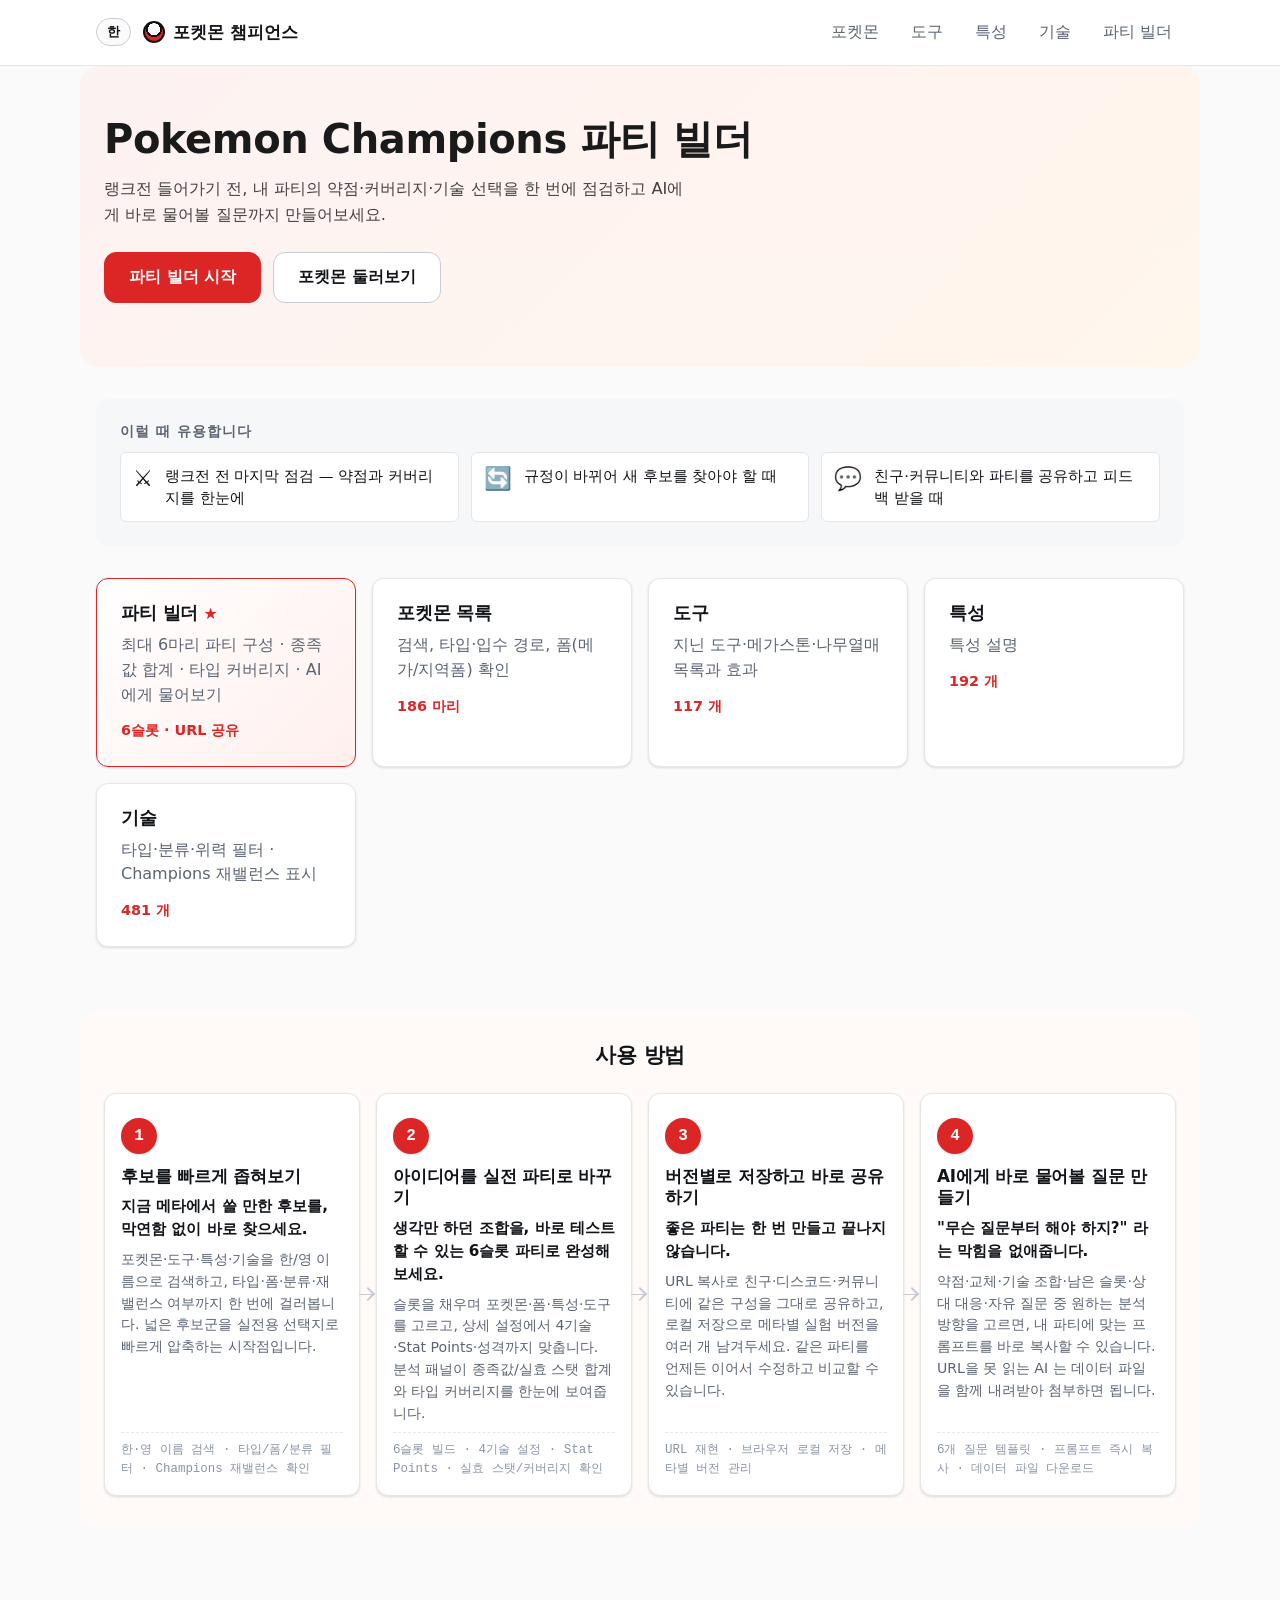
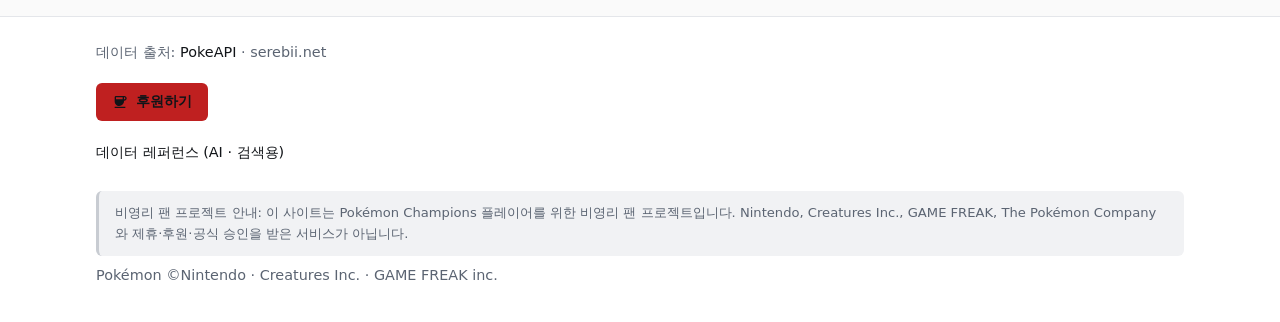
==== commit dd3f07e2: "SEO: sitemap, meta descriptions, and i18n page titles - Add web/sitemap.xml with 6 URLs (index, poke" ====
--- a/web/index.html
+++ b/web/index.html
@@ -4,10 +4,10 @@
   <meta charset="utf-8" />
   <meta name="viewport" content="width=device-width, initial-scale=1, viewport-fit=cover" />
   <meta name="color-scheme" content="light dark" />
-  <title>포켓몬 챔피언스 파티 빌더</title>
-  <meta name="description" content="Pokemon Champions 등장 포켓몬·도구·특성을 한국어로 찾아보고 나만의 파티를 구성해보세요." />
+  <title data-i18n="page.title.index">포켓몬 챔피언스 파티 빌더</title>
+  <meta name="description" content="Pokemon Champions 파티 빌더. 186종 포켓몬·도구·특성·기술을 검색하고 6마리 파티를 구성해 AI 약점 분석까지 바로 진행하세요." />
   <meta property="og:title" content="포켓몬 챔피언스 파티 빌더" />
-  <meta property="og:description" content="Pokemon Champions 등장 포켓몬·도구·특성을 한국어로 찾아보고 나만의 파티를 구성해보세요." />
+  <meta property="og:description" content="Pokemon Champions 파티 빌더. 186종 포켓몬·도구·특성·기술을 검색하고 6마리 파티를 구성해 AI 약점 분석까지 바로 진행하세요." />
   <meta property="og:type" content="website" />
   <link rel="icon" href="data:image/svg+xml,%3Csvg xmlns='http://www.w3.org/2000/svg' viewBox='0 0 64 64'%3E%3Ccircle cx='32' cy='32' r='28' fill='%23ef4444' stroke='%23111' stroke-width='4'/%3E%3Crect x='4' y='30' width='56' height='4' fill='%23111'/%3E%3Ccircle cx='32' cy='32' r='8' fill='%23fff' stroke='%23111' stroke-width='4'/%3E%3C/svg%3E" />
   <link rel="stylesheet" href="./assets/style.css" />
--- a/web/assets/style.css
+++ b/web/assets/style.css
@@ -218,19 +218,33 @@
   gap: var(--space-3);
 }
 
+/* 단일 라벨 버튼 (`한`/`EN`/`日`/`中`) — JS 가 초기화 시 span 마크업을 덮어쓰고
+ * 현재 언어 한 글자만 표시한다. 드롭다운은 `.lang-toggle-menu` 로 body 에 붙음. */
 .lang-toggle {
   display: inline-flex;
   align-items: center;
+  justify-content: center;
+  min-width: 32px;
+  height: 28px;
   border: 1px solid var(--border-strong);
   border-radius: 999px;
   background: var(--bg);
-  padding: 2px;
+  padding: 0 10px;
   cursor: pointer;
   font: inherit;
-  font-size: 0.75rem;
-  font-weight: 600;
-  gap: 0;
-}
+  font-size: 0.8rem;
+  font-weight: 700;
+  color: var(--text);
+  transition: background 0.15s, border-color 0.15s;
+  user-select: none;
+}
+.lang-toggle:hover,
+.lang-toggle[aria-expanded="true"] {
+  background: var(--bg-muted, #f5f5f5);
+  border-color: var(--accent);
+}
+
+/* 레거시 2-way span 스타일 — JS 초기화 후에는 안 쓰지만 초기 렌더 깜빡임 차단용으로 남김. */
 .lang-toggle__opt {
   padding: 3px 10px;
   border-radius: 999px;
@@ -241,6 +255,58 @@
 .lang-toggle__opt--active {
   background: var(--accent);
   color: var(--accent-fg);
+}
+
+/* 드롭다운 리스트 — 버튼 클릭 시 body 에 absolute 로 부착. */
+.lang-toggle-menu {
+  position: absolute;
+  list-style: none;
+  margin: 0;
+  padding: 4px;
+  min-width: 148px;
+  background: var(--bg);
+  border: 1px solid var(--border-strong);
+  border-radius: 10px;
+  box-shadow: 0 6px 18px rgba(0, 0, 0, 0.14);
+  z-index: 2000;
+  font-size: 0.85rem;
+}
+.lang-toggle-menu__opt {
+  display: flex;
+  align-items: center;
+  gap: 10px;
+  padding: 7px 10px;
+  border-radius: 6px;
+  cursor: pointer;
+  color: var(--text);
+  user-select: none;
+  transition: background 0.1s;
+}
+.lang-toggle-menu__opt:hover,
+.lang-toggle-menu__opt:focus {
+  background: var(--bg-muted, #f5f5f5);
+  outline: none;
+}
+.lang-toggle-menu__opt--active {
+  background: var(--accent);
+  color: var(--accent-fg);
+  font-weight: 600;
+}
+.lang-toggle-menu__opt--active:hover,
+.lang-toggle-menu__opt--active:focus {
+  background: var(--accent);
+  color: var(--accent-fg);
+}
+.lang-toggle-menu__mark {
+  display: inline-flex;
+  align-items: center;
+  justify-content: center;
+  min-width: 22px;
+  font-weight: 700;
+  opacity: 0.9;
+}
+.lang-toggle-menu__name {
+  font-weight: 500;
 }
 
 .brand {
@@ -1883,6 +1949,35 @@
   border-top: 1px dashed var(--border);
   padding-top: var(--space-3);
 }
+
+/* Obtain summary appended under the extras panel. Each row is
+   [label] [ badge | chip ...] and wraps on narrow cards. */
+.slot-card__obtain {
+  margin-top: var(--space-3);
+  padding-top: var(--space-3);
+  border-top: 1px dashed var(--border);
+  display: flex;
+  flex-direction: column;
+  gap: .35rem;
+}
+.slot-card__obtain-row {
+  display: flex;
+  flex-wrap: wrap;
+  align-items: center;
+  gap: .35rem;
+}
+.slot-card__obtain-label {
+  font-size: .75rem;
+  color: var(--text-muted);
+  font-weight: 600;
+  margin-right: .1rem;
+}
+/* Slot-card obtain badges are a touch smaller than detail-page ones so
+   they don't dwarf the HOME-game chips that sit on the next row. */
+.slot-card__obtain .obtain {
+  font-size: .72rem;
+  padding: .1rem .4rem;
+}
 /* Tab strip inside the details — splits moves vs training so only one pane
    is visible at a time. Cuts expanded slot-card height roughly in half. */
 .slot-card__tabs {
@@ -2032,11 +2127,9 @@
 }
 .slot-card__sp-cell {
   display: grid;
-  grid-template-columns: auto 1fr;
-  grid-template-rows: auto auto;
-  column-gap: .5rem;
-  row-gap: .25rem;
-  align-items: center;
+  grid-template-columns: minmax(0, 1fr);
+  grid-template-rows: auto auto auto;
+  row-gap: .2rem;
   padding: .3rem .4rem;
   border-radius: 4px;
   min-width: 0;
@@ -2049,13 +2142,17 @@
   background: color-mix(in oklab, #ef4444 14%, transparent);
 }
 .slot-card__sp-label {
-  font-size: .78rem;
-  color: var(--text-muted);
-  font-weight: 600;
-  grid-column: 1 / -1;
+  font-size: .72rem;
+  color: var(--text-muted);
+  font-weight: 600;
+  grid-column: 1;
+  grid-row: 1;
   display: flex;
   align-items: center;
   gap: .25rem;
+  white-space: nowrap;
+  overflow: hidden;
+  text-overflow: ellipsis;
 }
 .slot-card__sp-label-arrow {
   font-size: .85rem;
@@ -2064,11 +2161,31 @@
 .slot-card__sp-label-arrow--up { color: #16a34a; }
 .slot-card__sp-label-arrow--down { color: #dc2626; }
 
-/* Stepper row: [−] [input] [+] */
+/* 3-row cell layout — label, input, stepper each on their own row so
+   every element takes the full cell width regardless of label length.
+   (Some KO labels like "스피드" were getting clipped when they shared a
+   row with the input.) */
+.slot-card__sp-input {
+  grid-column: 1;
+  grid-row: 2;
+  width: 100%;
+  padding: .3rem .5rem;
+  font-variant-numeric: tabular-nums;
+  text-align: center;
+  font-size: 1.05rem;
+  font-weight: 700;
+  min-width: 0;
+}
+
+/* Row 3: the 4-button stepper.
+   ‹ / › step by 1, « / » jump to 0 / budget-aware max (respects the
+   66-point party budget, not just the per-stat 32). */
 .slot-card__sp-stepper {
+  grid-column: 1;
+  grid-row: 3;
   display: grid;
-  grid-template-columns: 1.4rem minmax(0, 1fr) 1.4rem;
-  gap: 2px;
+  grid-template-columns: repeat(4, minmax(0, 1fr));
+  gap: 3px;
   min-width: 0;
 }
 .slot-card__sp-step {
@@ -2077,7 +2194,7 @@
   font-weight: 700;
   text-align: center;
   line-height: 1;
-  padding: 4px 0;
+  padding: 5px 0;
   border: 1px solid var(--border-strong);
   background: var(--bg);
   color: var(--text);
@@ -2085,43 +2202,18 @@
   min-width: 0;
   user-select: none;
 }
+.slot-card__sp-step--jump {
+  border-color: var(--border);
+  color: var(--text-muted);
+  font-weight: 600;
+}
 .slot-card__sp-step:hover,
 .slot-card__sp-step:focus-visible { background: var(--bg-muted); }
+.slot-card__sp-step--jump:hover,
+.slot-card__sp-step--jump:focus-visible { color: var(--text); }
 .slot-card__sp-step:disabled {
   opacity: 0.4;
   cursor: not-allowed;
-}
-.slot-card__sp-input {
-  width: 100%;
-  padding: .25rem .35rem;
-  font-variant-numeric: tabular-nums;
-  text-align: center;
-  min-width: 0;
-}
-
-/* Quick MAX / 0 actions */
-.slot-card__sp-quick {
-  display: grid;
-  grid-template-columns: 1fr 1fr;
-  gap: 2px;
-}
-.slot-card__sp-quick-btn {
-  all: unset;
-  cursor: pointer;
-  font-size: .68rem;
-  font-weight: 600;
-  text-align: center;
-  padding: 3px 0;
-  border: 1px solid var(--border);
-  background: transparent;
-  color: var(--text-muted);
-  border-radius: 3px;
-  user-select: none;
-}
-.slot-card__sp-quick-btn:hover,
-.slot-card__sp-quick-btn:focus-visible {
-  background: var(--bg-muted);
-  color: var(--text);
 }
 .slot-card__sp-effective {
   margin-top: .5rem;
